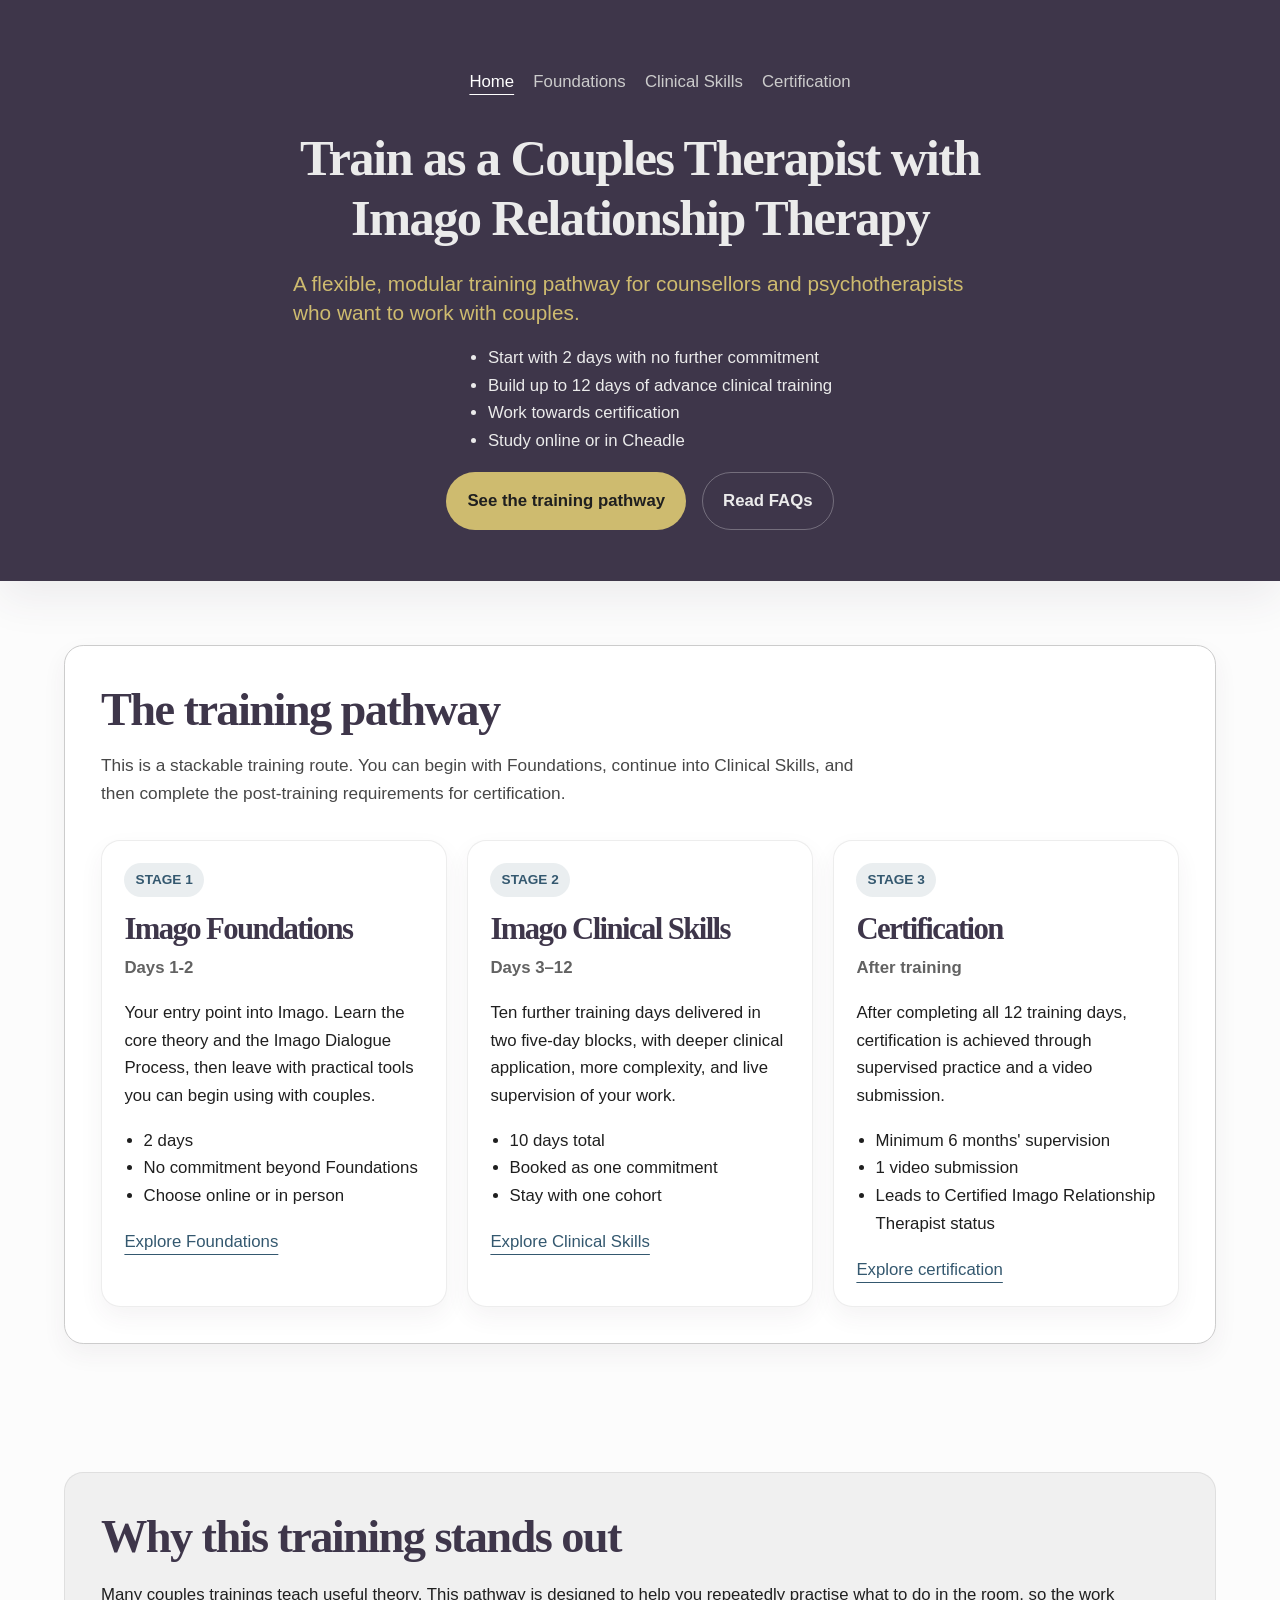
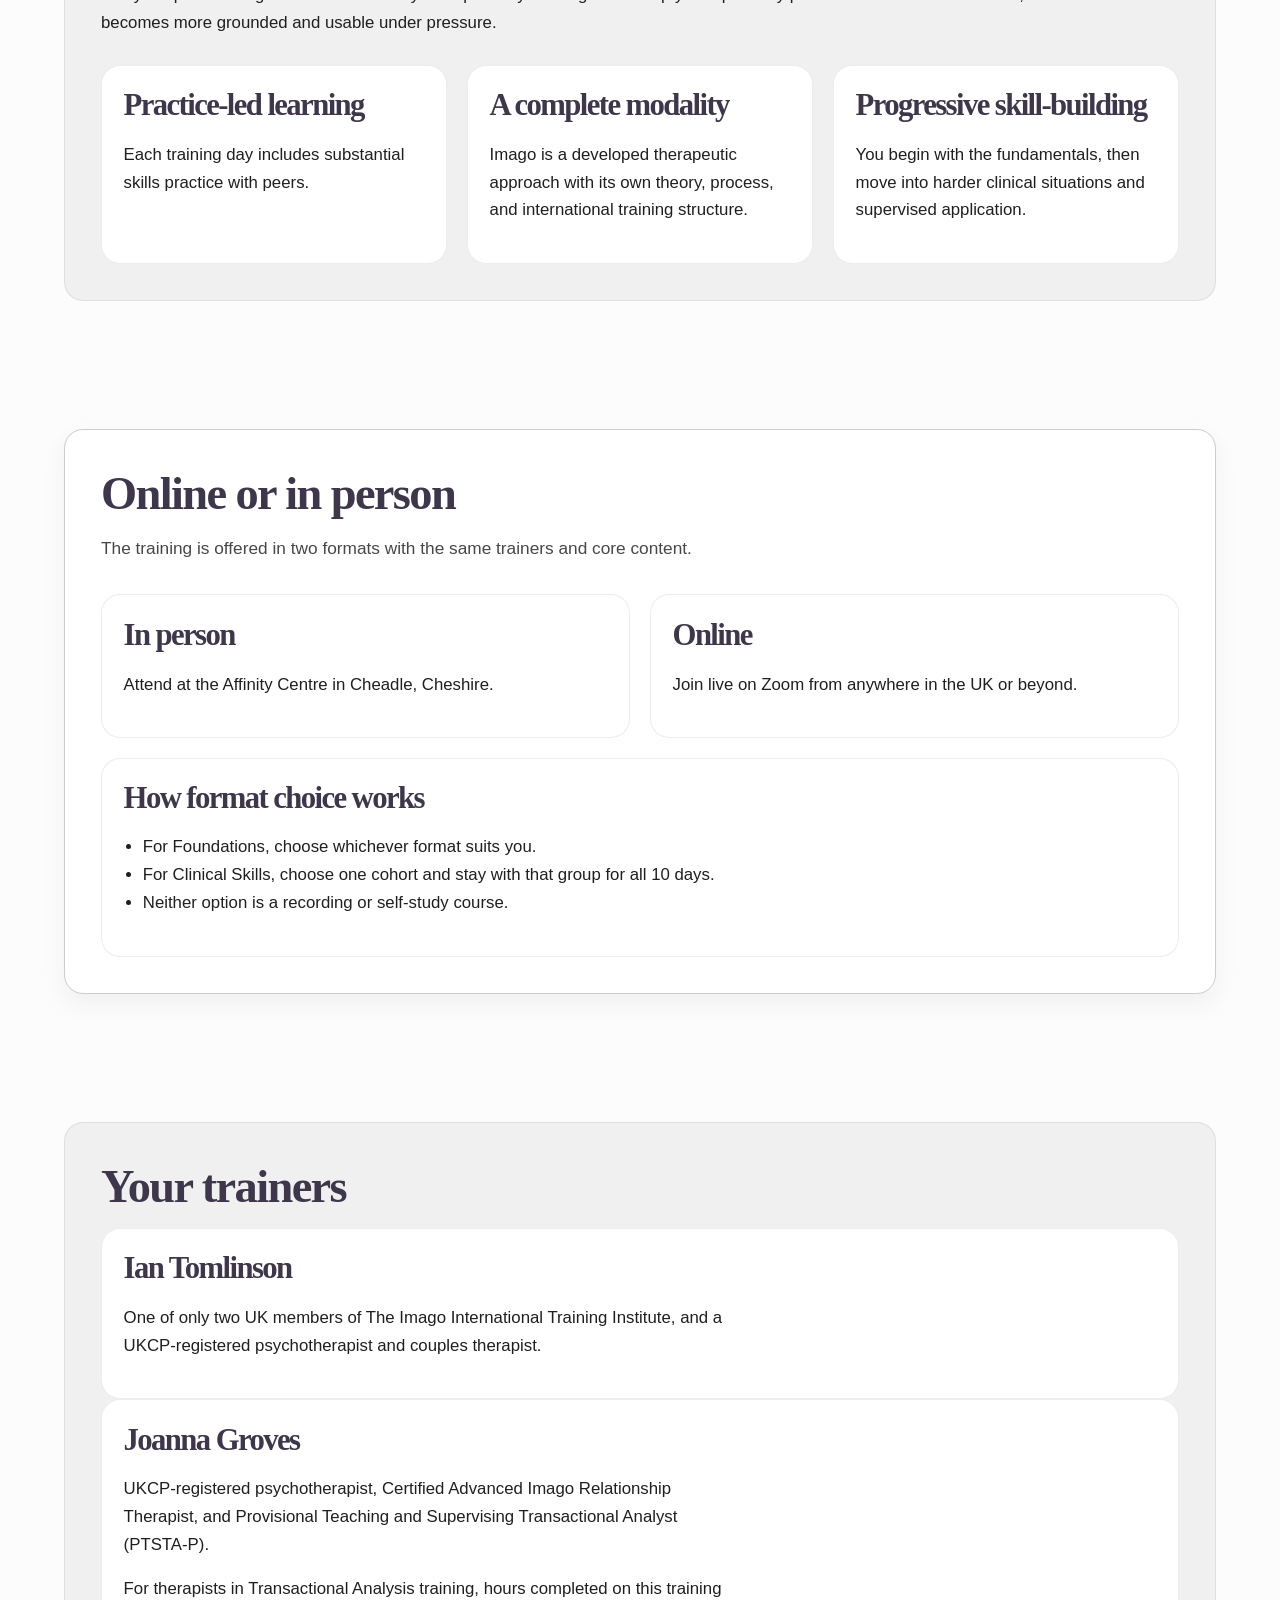
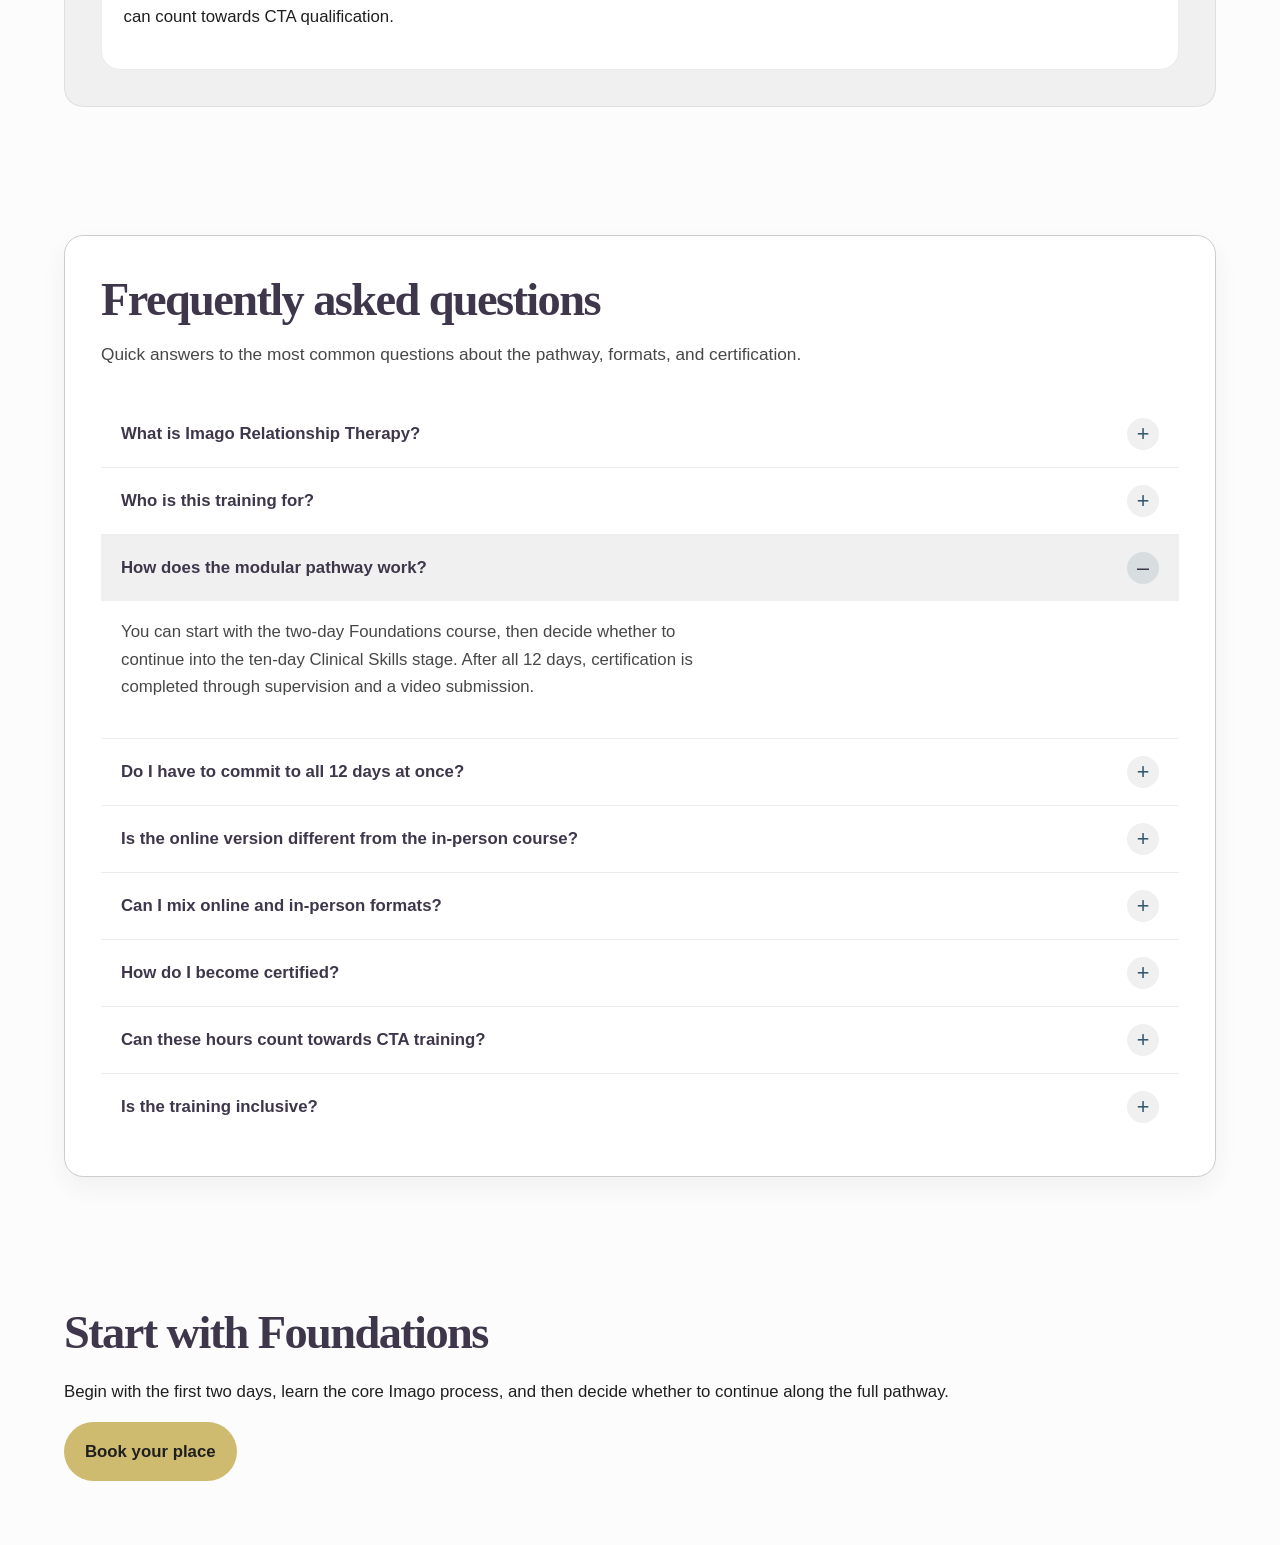
==== index.html @ caeee713 "update" ====
<!DOCTYPE html>
<html lang="en">
<head>
  <meta charset="utf-8" />
  <meta name="viewport" content="width=device-width, initial-scale=1" />
  <title>Train as a Couples Therapist with Imago Relationship Therapy</title>
  <link rel="stylesheet" href="./public/css/style.css">
  <meta
    name="description"
    content="A modular 12-day Imago Relationship Therapy training pathway for counsellors and psychotherapists, available online or in person."
  />
</head>
<body> 
  <main id="main">    
     <section class="hero">   
      <nav class="eyebrow" aria-label="Navigation for Imago Relationship Therapy training">
        <ul>          
          <li><a href="./" aria-current="page">Home</a></li>
          <li><a href="./foundations/">Foundations </a></li>
          <li><a href="./clinical-skills/">Clinical Skills</a></li>
          <li><a href="./certification/">Certification</a></li>
        </ul>
       </nav> 

      <h1>Train as a Couples Therapist with Imago Relationship Therapy</h1>
      <p class="lede">
        A flexible, modular training pathway for counsellors and psychotherapists who want to work with couples.
      </p>    

      <ul>
        <li>Start with 2 days with no further commitment</li>
        <li>Build up to 12 days of advance clinical training</li>
        <li>Work towards certification</li>
        <li>Study online or in Cheadle</li>
      </ul>

      <div class="hero-actions">
        <a href="#pathway" class="button button-primary">See the training pathway</a>
        <a href="#faq" class="button button-secondary">Read FAQs</a>      
    </div>
  </section>
  
    <section id="pathway" class="section">
      <div class="container">
         <div class="panel">
        <h2>The training pathway</h2>
        <p class="section-intro">
          This is a stackable training route. You can begin with Foundations, continue into Clinical Skills, and then complete the post-training requirements for certification.
        </p>

        <div class="pathway-grid">
          <article class="stage-card">
            <p class="stage-label">Stage 1</p>
            <h3>Imago Foundations</h3>
            <p class="stage-meta">Days 1-2</p>
            <p>
              Your entry point into Imago. Learn the core theory and the Imago Dialogue Process, then leave with practical tools you can begin using with couples.
            </p>
            <ul>
              <li>2 days</li>
              <li>No commitment beyond Foundations</li>
              <li>Choose online or in person</li>
            </ul>
            <a href="./foundations/">Explore Foundations</a>
          </article>

          <article class="stage-card">
            <p class="stage-label">Stage 2</p>
            <h3>Imago Clinical Skills</h3>
            <p class="stage-meta">Days 3–12</p>
            <p>
              Ten further training days delivered in two five-day blocks, with deeper clinical application, more complexity, and live supervision of your work.
            </p>
            <ul>
              <li>10 days total</li>
              <li>Booked as one commitment</li>
              <li>Stay with one cohort</li>
            </ul>
            <a href="./clinical-skills/">Explore Clinical Skills</a>
          </article>

          <article class="stage-card">
            <p class="stage-label">Stage 3</p>
            <h3>Certification</h3>
            <p class="stage-meta">After training</p>
            <p>
              After completing all 12 training days, certification is achieved through supervised practice and a video submission.
            </p>
            <ul>
              <li>Minimum 6 months' supervision</li>
              <li>1 video submission</li>
              <li>Leads to Certified Imago Relationship Therapist status</li>
            </ul>
            <a href="./certification/">Explore certification</a>
          </article>
        </div>
      </div>
       </div>
    </section>

    <section id="why-imago" class="section section-alt">
       <div class="panel--soft">
      <div class="container narrow">
        <h2>Why this training stands out</h2>
        <p>
          Many couples trainings teach useful theory. This pathway is designed to help you repeatedly practise what to do in the room, so the work becomes more grounded and usable under pressure.
        </p>

        <div class="feature-list">
          <article>
            <h3>Practice-led learning</h3>
            <p>Each training day includes substantial skills practice with peers.</p>
          </article>

          <article>
            <h3>A complete modality</h3>
            <p>Imago is a developed therapeutic approach with its own theory, process, and international training structure.</p>
          </article>

          <article>
            <h3>Progressive skill-building</h3>
            <p>You begin with the fundamentals, then move into harder clinical situations and supervised application.</p>
          </article>
        </div>
      </div>
      </div>
    </section>

    <section id="formats" class="section">
      <div class="container">
        <div class="panel">
        <h2>Online or in person</h2>
        <p class="section-intro">
          The training is offered in two formats with the same trainers and core content.
        </p>

        <div class="format-grid">
          <article class="info-card">
            <h3>In person</h3>
            <p>Attend at the Affinity Centre in Cheadle, Cheshire.</p>
          </article>

          <article class="info-card">
            <h3>Online</h3>
            <p>Join live on Zoom from anywhere in the UK or beyond.</p>
          </article>
        </div>

        <div class="rules-card">
          <h3>How format choice works</h3>
          <ul>
            <li>For Foundations, choose whichever format suits you.</li>
            <li>For Clinical Skills, choose one cohort and stay with that group for all 10 days.</li>
            <li>Neither option is a recording or self-study course.</li>
          </ul>
        </div>
        </div>
      </div>
    </section>

    <section id="trainers" class="section section-alt">
      <div class="container narrow">
         <div class="panel--soft">
        <h2>Your trainers</h2>

        <article class="trainer">
          <h3>Ian Tomlinson</h3>
          <p>
            One of only two UK members of The Imago International Training Institute, and a UKCP-registered psychotherapist and couples therapist.
          </p>
        </article>

        <article class="trainer">
          <h3>Joanna Groves</h3>
          <p>
            UKCP-registered psychotherapist, Certified Advanced Imago Relationship Therapist, and Provisional Teaching and Supervising Transactional Analyst (PTSTA-P).
          </p>
          <p>
            For therapists in Transactional Analysis training, hours completed on this training can count towards CTA qualification.
          </p>
        </article>
      </div>
      </div>
    </section>

    <section id="faq" class="section">
      <div class="container">
          <div class="panel">
        <h2>Frequently asked questions</h2>
        <p class="section-intro">
          Quick answers to the most common questions about the pathway, formats, and certification.
        </p>

         <div class="faq-list">
          <details name="training-faq">
            <summary>What is Imago Relationship Therapy?</summary>
            <div class="faq-panel">
              <p>
                Imago Relationship Therapy is a structured therapeutic approach developed specifically for working with couples. Created by Harville Hendrix and Helen LaKelly Hunt in 1980, it combines relational theory with a practical dialogue process that therapists can learn and apply directly in sessions. It is practised by thousands of therapists in nearly 50 countries.
              </p>
            </div>
          </details>

        <div class="faq-list">
          <details name="training-faq">
            <summary>Who is this training for?</summary>
            <div class="faq-panel">
              <p>
                It is designed for qualified or training counsellors and psychotherapists who want to specialise in couples work. You do not need prior couples experience to begin.
              </p>
            </div>
          </details>

          <details name="training-faq" open>
            <summary>How does the modular pathway work?</summary>
            <div class="faq-panel">
              <p>
                You can start with the two-day Foundations course, then decide whether to continue into the ten-day Clinical Skills stage. After all 12 days, certification is completed through supervision and a video submission.
              </p>
            </div>
          </details>

          <details name="training-faq">
            <summary>Do I have to commit to all 12 days at once?</summary>
            <div class="faq-panel">
              <p>
                No. You can begin with Foundations first. Clinical Skills is booked as one commitment, but that decision comes after the introductory stage.
              </p>
            </div>
          </details>

          <details name="training-faq">
            <summary>Is the online version different from the in-person course?</summary>
            <div class="faq-panel">
              <p>
                The online version is live and interactive on Zoom. It is not a recording or self-study course, and it follows the same training pathway.
              </p>
            </div>
          </details>

          <details name="training-faq">
            <summary>Can I mix online and in-person formats?</summary>
            <div class="faq-panel">
              <p>
                You can choose either format for Foundations. For Clinical Skills, you stay with one cohort for the full ten days.
              </p>
            </div>
          </details>

          <details name="training-faq">
            <summary>How do I become certified?</summary>
            <div class="faq-panel">
              <p>
                Certification follows successful completion of all 12 training days, at least six months of supervision, and one video submission.
              </p>
            </div>
          </details>

          <details name="training-faq">
            <summary>Can these hours count towards CTA training?</summary>
            <div class="faq-panel">
              <p>
                Yes. Because Joanna Groves holds PTSTA status, training hours can count towards CTA qualification.
              </p>
            </div>
          </details>

          <details name="training-faq">
            <summary>Is the training inclusive?</summary>
            <div class="faq-panel">
              <p>
                The training is designed to welcome different identities, backgrounds, and learning needs, and intersectionality is embedded throughout the course content.
              </p>
            </div>
          </details>
        </div>
        </div>
      </div>
    </section>

    <section id="contact-cta" class="section section-cta">
      <div class="container narrow">
        <h2>Start with Foundations</h2>
        <p>
          Begin with the first two days, learn the core Imago process, and then decide whether to continue along the full pathway.
        </p>
        <a href="/contact-us/" class="button button-primary">Book your place</a>
      </div>
    </section>
  </main>
</body>
</html>
---- public/css/style.css ----
:root {
      --text: hsl(0, 0%, 12%);
      --text-inverse: hsl(0, 0%, 92%);
      --background: #fcfcfc;
      --brand: hsl(264, 16%, 25%);
      --accent: hsl(203, 36%, 32%);
      --secondary: hsl(48, 49%, 62%);
      --shade-1: hsl(0, 0%, 80%);
      --shade: hsl(0, 0%, 94%);

      --radius: 1.2rem;

      --font-heading: "DM Serif Display", Georgia, serif;
      --font-body: "Karla", Arial, sans-serif;

      --shadow-soft: 0 18px 40px hsla(264, 16%, 25%, 0.08);
      --shadow-card: 0 10px 24px hsla(264, 16%, 25%, 0.06);

      --container: 72rem;
      --container-narrow: 50rem;

      --space-1: 0.25rem;
      --space-2: 0.5rem;
      --space-3: 0.75rem;
      --space-4: 1rem;
      --space-5: 1.25rem;
      --space-6: 1.5rem;
      --space-8: 2rem;
      --space-10: 2.5rem;
      --space-12: 3rem;
      --space-16: 4rem;
      --space-20: 5rem;
    }

    * {
      box-sizing: border-box;
    }

    html {
      scroll-behavior: smooth;
    }

    body {
      margin: 0;
      font-family: var(--font-body);
      font-size: 1.05rem;
      line-height: 1.65;
      color: var(--text);
      background: var(--background);
    }

    img {
      max-width: 100%;
      display: block;
    }

    .hero li a{
        color: white;
    }

    a {
      color: var(--accent);
      text-underline-offset: 0.4em;
    }

    a:hover {
      color: var(--brand);
    }

      
    .container--narrow {
      width: min(100% - 2rem, var(--container-narrow));
      margin-inline: auto;
    }

    .site-header {
      padding: clamp(3rem, 6vw, 6rem) 0 2rem;
    }

    .hero {
      background: var(--brand);
      color: var(--text-inverse);     
      padding: clamp(2rem, 4vw, 4rem);
      box-shadow: var(--shadow-soft);
      position: relative;
      overflow: hidden;
      display: grid;
      justify-items: center;
   
    }   
   

    h1, h2, h3 {
      margin: 0;
      font-family: var(--font-heading);
      line-height: 1.2;     
      color: var(--brand);
      letter-spacing: -0.1rem;
    }

    .hero h1 {
      color: var(--text-inverse);
      font-size: clamp(2.8rem, 2.7vw + 1rem, 4rem);
      max-width: 30ch;
      margin-bottom: var(--space-5);
      text-align: center;
    }

    .hero .lede {
      font-size: clamp(1.05rem, 1.8vw, 1.3rem); 
      color: var(--secondary);      
      font-weight: 500;
      margin: 0;
      max-width: 60ch;
      line-height: 1.4;
    }

    .hero-points {
      list-style: none;
      display: grid;
      grid-template-columns: repeat(2, minmax(0, 1fr));
      gap: 0.85rem;
      padding: 0;
      margin: 0 0 var(--space-8);
      max-width: 42rem;
    }

    .hero-points li {
      background: hsla(0, 0%, 100%, 0.08);
      border: 1px solid hsla(0, 0%, 100%, 0.14);
      border-radius: 999px;
      padding: 0.8rem 1rem;
      font-weight: 600;
    }

    .eyebrow ul{
      display: flex; 
      flex-wrap: wrap;
      margin-bottom: 2rem ;    
    }

    .eyebrow li {       
     
      list-style-type: none;  
      color: var(--shade-1);  
    }

    .eyebrow li a { 
      color:var(--shade-1); 
      text-decoration: none;
      padding: .6rem;  
    }

    .eyebrow li a:hover:not([aria-current="page"]) { 
      color:#fff; 
      text-decoration: none;      
    }
    

   .eyebrow [aria-current="page"] {    
    text-decoration: underline;
    color: #fff;    
}
   

    .hero-actions {
      display: flex;
      flex-wrap: wrap;
      gap: 1rem;
    }

    .button {
      display: inline-flex;
      align-items: center;
      justify-content: center;
      min-height: 2.9rem;
      padding: 0.9rem 1.25rem;
      border-radius: 999px;
      text-decoration: none;
      font-weight: 700;
      transition: transform 180ms ease, background-color 180ms ease, color 180ms ease, border-color 180ms ease;
    }

    .button:hover {
      transform: translateY(-1px);
    }

    .button-primary {
      background: var(--secondary);
      color: var(--text);
      border: 1px solid transparent;
    }

    .button-primary:hover {
      background: hsl(48, 49%, 58%);
      color: var(--text);
    }

    .button-secondary {
      background: transparent;
      color: var(--text-inverse);
      border: 1px solid hsla(0, 0%, 100%, 0.28);
    }

    .button-secondary2 {
      background: transparent;
      color: var(--text);
      border: 1px solid var(--accent);
    }

    .button-secondary:hover {
      background: hsla(0, 0%, 100%, 0.08);
      color: var(--text-inverse);
    }

    section:not(.hero) {
      padding: clamp(2.5rem, 5vw, 5rem) 0;
      width: min(100% - 2rem, var(--container));
      margin-inline: auto;
    }

    .panel {
      background: white;
      border: 1px solid var(--shade-1);
      border-radius: var(--radius);
      box-shadow: var(--shadow-card);
      padding: clamp(1.5rem, 3vw, 2.25rem);
    }

    .panel--soft {
      background: var(--shade);
      border: 1px solid hsla(0, 0%, 12%, 0.08);
      border-radius: var(--radius);
      padding: clamp(1.5rem, 3vw, 2.25rem);
    }

    h2 {
      font-size: clamp(2.2rem, 3vw + .5rem, 3rem);
      margin-bottom: 0.8rem;
    }

    h3 {
      font-size: clamp(1.45rem, 2.4vw, 2rem);
      margin-bottom: 0.4rem;
    }

    .section-intro {
      max-width: 48rem;
      margin: 0 0 2rem;
      font-size: 1.08rem;
      color: hsla(0, 0%, 12%, 0.82);
    }

    .pathway-grid,
    .feature-list,
    .format-grid {
      display: grid;
      gap: 1.25rem;
    }

    .pathway-grid {
      grid-template-columns: repeat(3, minmax(0, 1fr));
      align-items: start;
    }

    .stage-card {
      height: 100%;
      background: white;
      border: 1px solid hsla(0, 0%, 12%, 0.08);
      border-radius: var(--radius);
      padding: 1.4rem;
      box-shadow: var(--shadow-card);
    }

    .stage-label {
      display: inline-block;
      margin: 0 0 0.9rem;
      padding: 0.35rem 0.7rem;
      border-radius: 999px;
      background: hsla(203, 36%, 32%, 0.1);
      color: var(--accent);
      font-size: 0.85rem;
      font-weight: 700;      
      text-transform: uppercase;
    }

    .stage-meta {
      margin: 0 0 1rem;
      color: hsla(0, 0%, 12%, 0.7);
      font-weight: 700;
    }

    .stage-card p,
    .stage-card li,
    .info-card p,
    .trainer p,
    .faq-panel p {
      max-width: 65ch;
    }

    .stage-card ul,
    .rules-card ul {
      margin: 1rem 0 1.15rem;
      padding-left: 1.2rem;
    }


    .feature-list {
      grid-template-columns: repeat(3, minmax(0, 1fr));
      margin-top: 1.75rem;
    }

    .feature-list article,
    .info-card,
    .trainer,
    .rules-card {
      background: white;
      border: 1px solid hsla(0, 0%, 12%, 0.08);
      border-radius: var(--radius);
      padding: 1.35rem;
    }

    .feature-list h3,
    .info-card h3,
    .rules-card h3,
    .trainer h3 {
      margin-bottom: 0.55rem;
    }

    .format-grid {
      grid-template-columns: repeat(2, minmax(0, 1fr));
      margin-bottom: 1.25rem;
    }

    .faq-wrap {
      background: white;
      border: 1px solid hsla(0, 0%, 12%, 0.08);
      border-radius: var(--radius);
      box-shadow: var(--shadow-card);
      overflow: hidden;
    }

    .faq-list {
      display: grid;
      gap: 0;
    }

    .faq-list details {
      border-bottom: 1px solid hsla(0, 0%, 12%, 0.08);
      background: white;
    }

    .faq-list details:last-child {
      border-bottom: 0;
    }

    .faq-list summary {
      list-style: none;
      cursor: pointer;
      position: relative;
      padding: 1.2rem 3.75rem 1.2rem 1.25rem;
      font-weight: 700;
      font-size: 1.05rem;
      color: var(--brand);
    }

    .faq-list summary::-webkit-details-marker {
      display: none;
    }

    .faq-list summary::after {
      content: "+";
      position: absolute;
      right: 1.25rem;
      top: 50%;
      transform: translateY(-50%);
      width: 2rem;
      height: 2rem;
      border-radius: 50%;
      display: grid;
      place-items: center;
      background: var(--shade);
      color: var(--accent);
      font-size: 1.35rem;
      line-height: 1;
      font-weight: 400;
      transition: transform 180ms ease, background-color 180ms ease, color 180ms ease;
    }

    .faq-list details[open] summary {
      background: var(--shade);
    }

    .faq-list details[open] summary::after {
      content: "–";
      background: hsla(203, 36%, 32%, 0.12);
      color: var(--brand);
    }

    .faq-panel {
      padding: 0 1.25rem 1.25rem;
      color: hsla(0, 0%, 12%, 0.82);
    }

    .cta-panel {
      background: var(--shade);
      border: 1px solid hsla(0, 0%, 12%, 0.08);
      border-radius: var(--radius);
      padding: clamp(1.75rem, 3vw, 2.5rem);
    }

    .cta-panel p {
      max-width: 42rem;
      margin: 0 0 1.4rem;
    }

    .small-note {
      font-size: 0.95rem;
      color: hsla(0, 0%, 12%, 0.7);
    }

    :focus-visible {
      outline: 3px solid var(--secondary);
      outline-offset: 3px;
    }

    @media (max-width: 900px) {
      .pathway-grid,
      .feature-list,
      .format-grid {
        grid-template-columns: 1fr;
      }

      .hero-points {
        grid-template-columns: 1fr;
      }

      .hero h1 {
        max-width: 14ch;
      }
    }

    @media (max-width: 640px) {
      body {
        font-size: 1rem;
      }     

     .hero {
        padding: 1.5rem;
       
      }

      .faq-list summary {
        padding-right: 3.2rem;
      }

      .button {
        width: 100%;
      }

      .hero-actions {
        flex-direction: column;
      }
    }
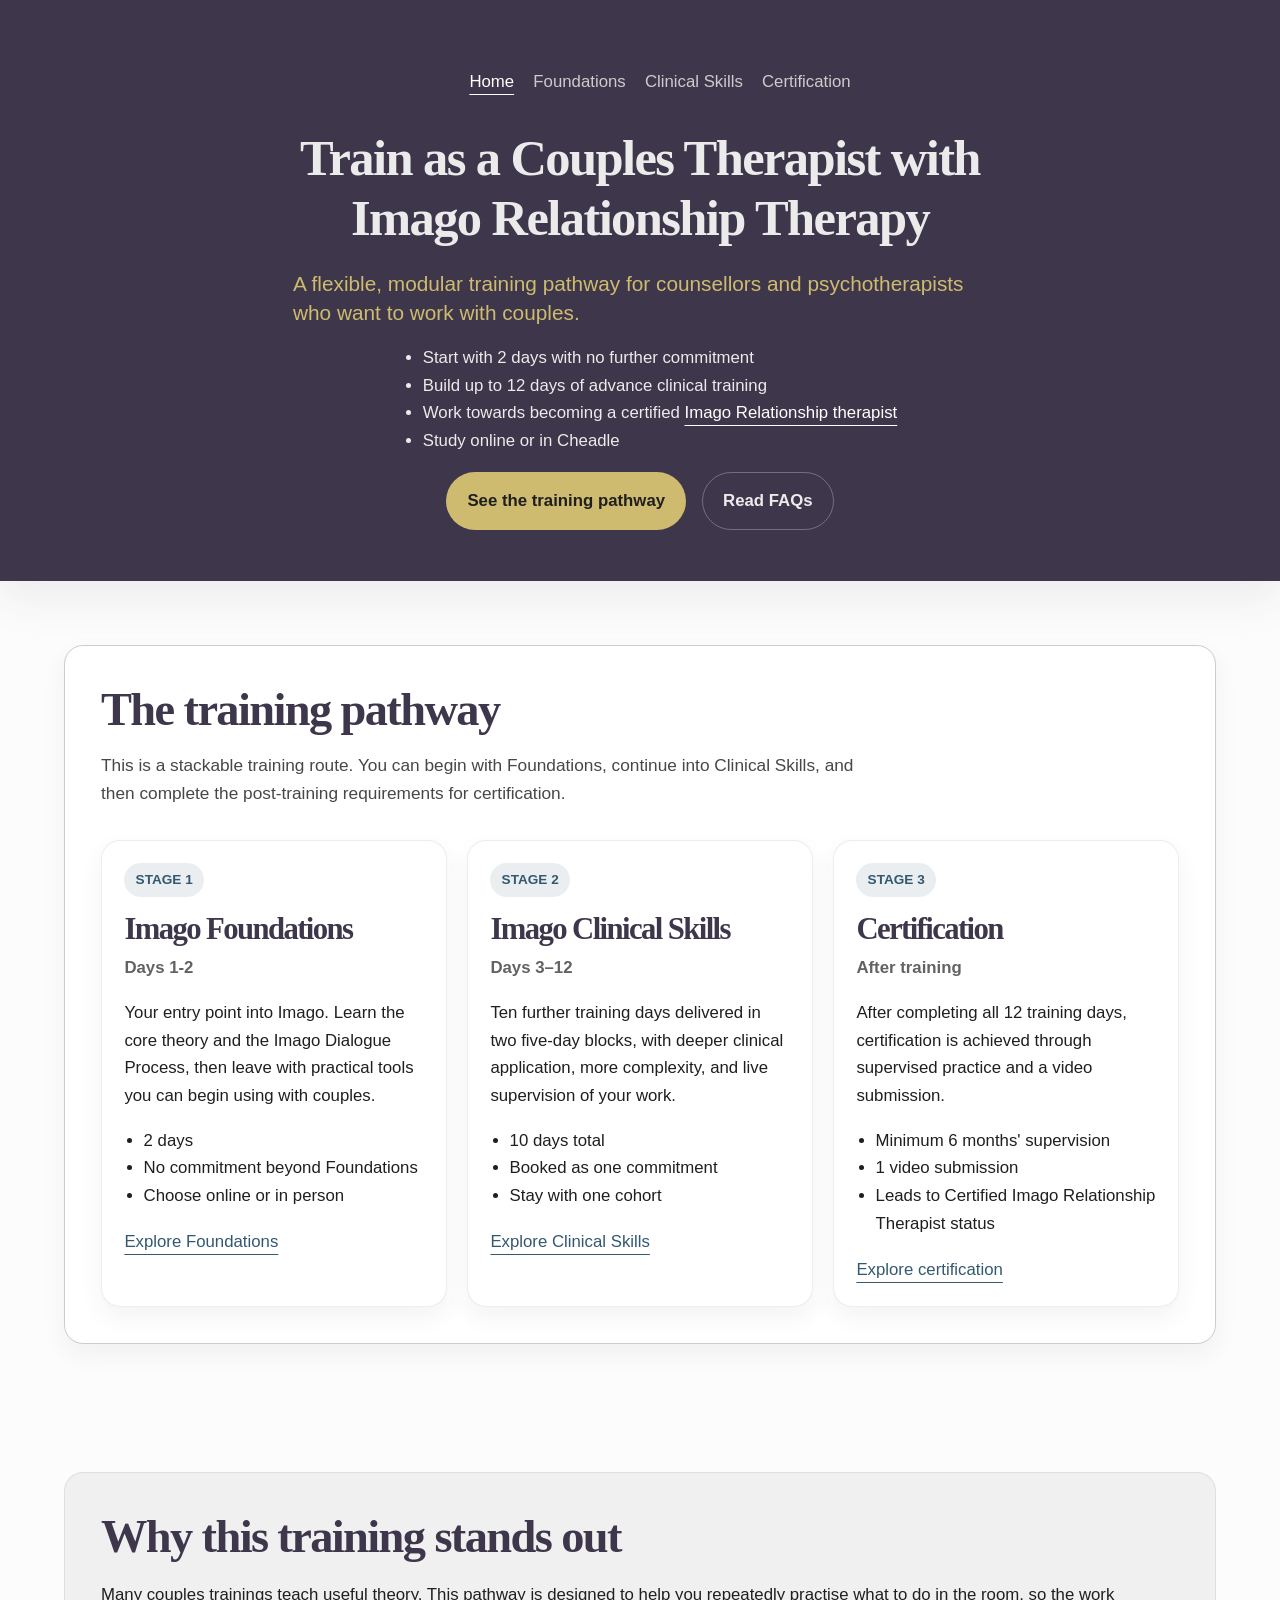
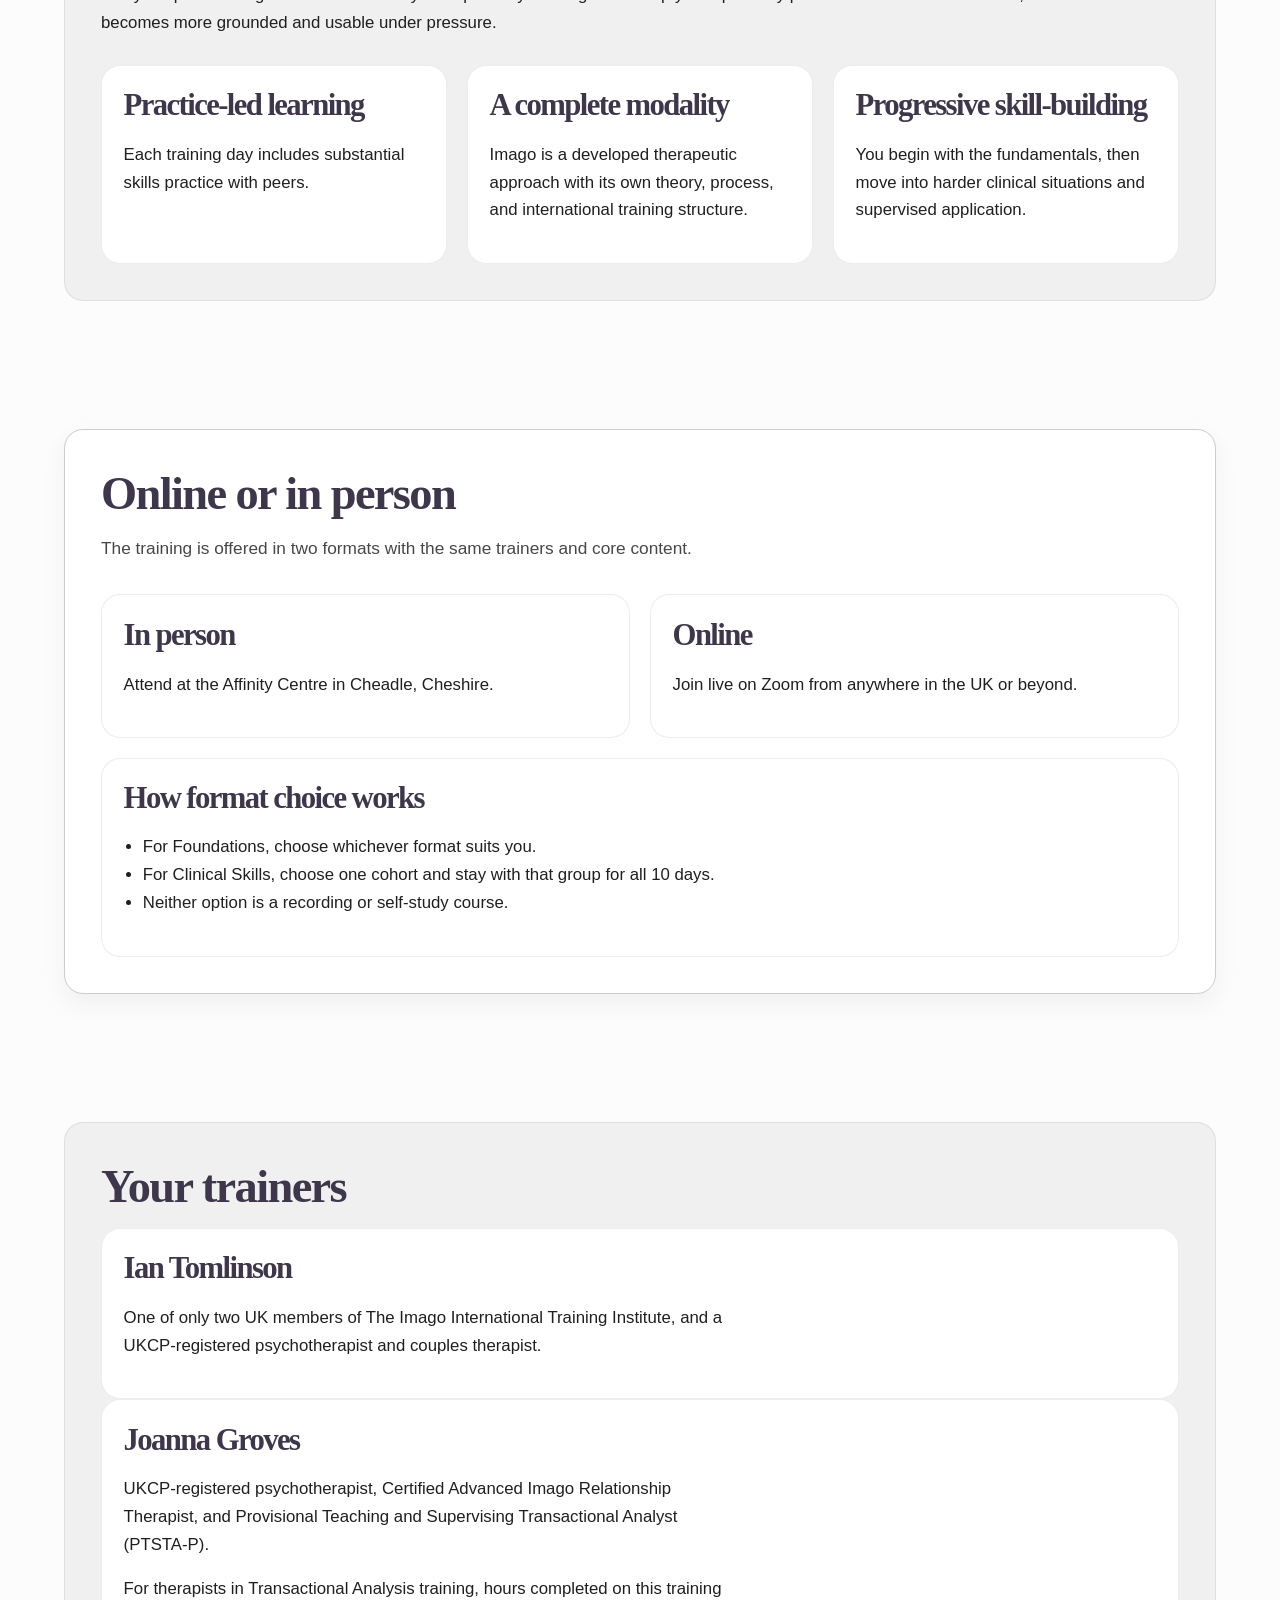
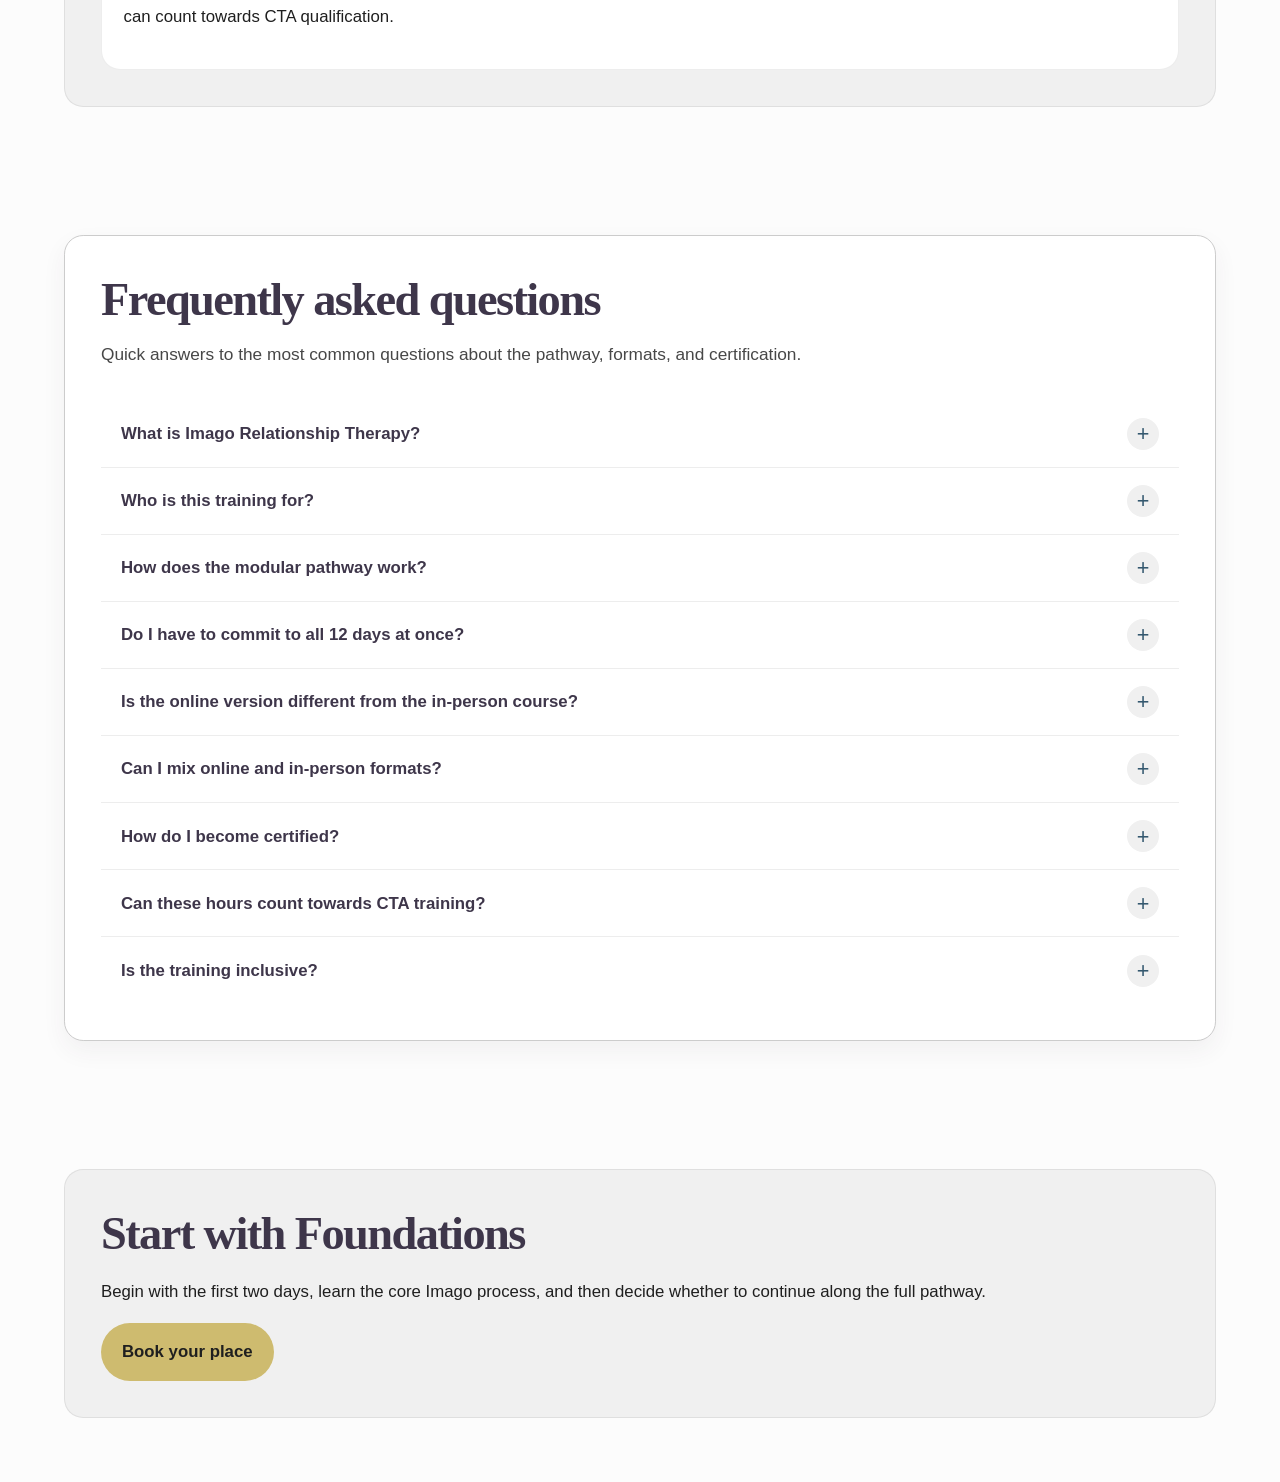
==== commit eca5d591: "highlight Imago faq when linked" ====
--- a/index.html
+++ b/index.html
@@ -30,7 +30,7 @@
       <ul>
         <li>Start with 2 days with no further commitment</li>
         <li>Build up to 12 days of advance clinical training</li>
-        <li>Work towards certification</li>
+        <li>Work towards becoming a certified <a href="#imago">Imago Relationship therapist</a></li>
         <li>Study online or in Cheadle</li>
       </ul>
 
@@ -192,9 +192,9 @@
         </p>
 
          <div class="faq-list">
-          <details name="training-faq">
-            <summary>What is Imago Relationship Therapy?</summary>
-            <div class="faq-panel">
+          <details name="training-faq" >
+            <summary >What is Imago Relationship Therapy?</summary>
+            <div class="faq-panel" id="imago" style="scroll-margin-top: 7rem;">
               <p>
                 Imago Relationship Therapy is a structured therapeutic approach developed specifically for working with couples. Created by Harville Hendrix and Helen LaKelly Hunt in 1980, it combines relational theory with a practical dialogue process that therapists can learn and apply directly in sessions. It is practised by thousands of therapists in nearly 50 countries.
               </p>
@@ -211,7 +211,7 @@
             </div>
           </details>
 
-          <details name="training-faq" open>
+          <details name="training-faq">
             <summary>How does the modular pathway work?</summary>
             <div class="faq-panel">
               <p>
@@ -280,12 +280,14 @@
 
     <section id="contact-cta" class="section section-cta">
       <div class="container narrow">
+        <div class="panel--soft">
         <h2>Start with Foundations</h2>
         <p>
           Begin with the first two days, learn the core Imago process, and then decide whether to continue along the full pathway.
         </p>
         <a href="/contact-us/" class="button button-primary">Book your place</a>
       </div>
+      </div>
     </section>
   </main>
 </body>
--- a/public/css/style.css
+++ b/public/css/style.css
@@ -162,6 +162,11 @@
     color: #fff;    
 }
    
+
+ details:has(#imago:target) summary {
+  background-color: var(--brand);
+  color: white;
+}
 
     .hero-actions {
       display: flex;
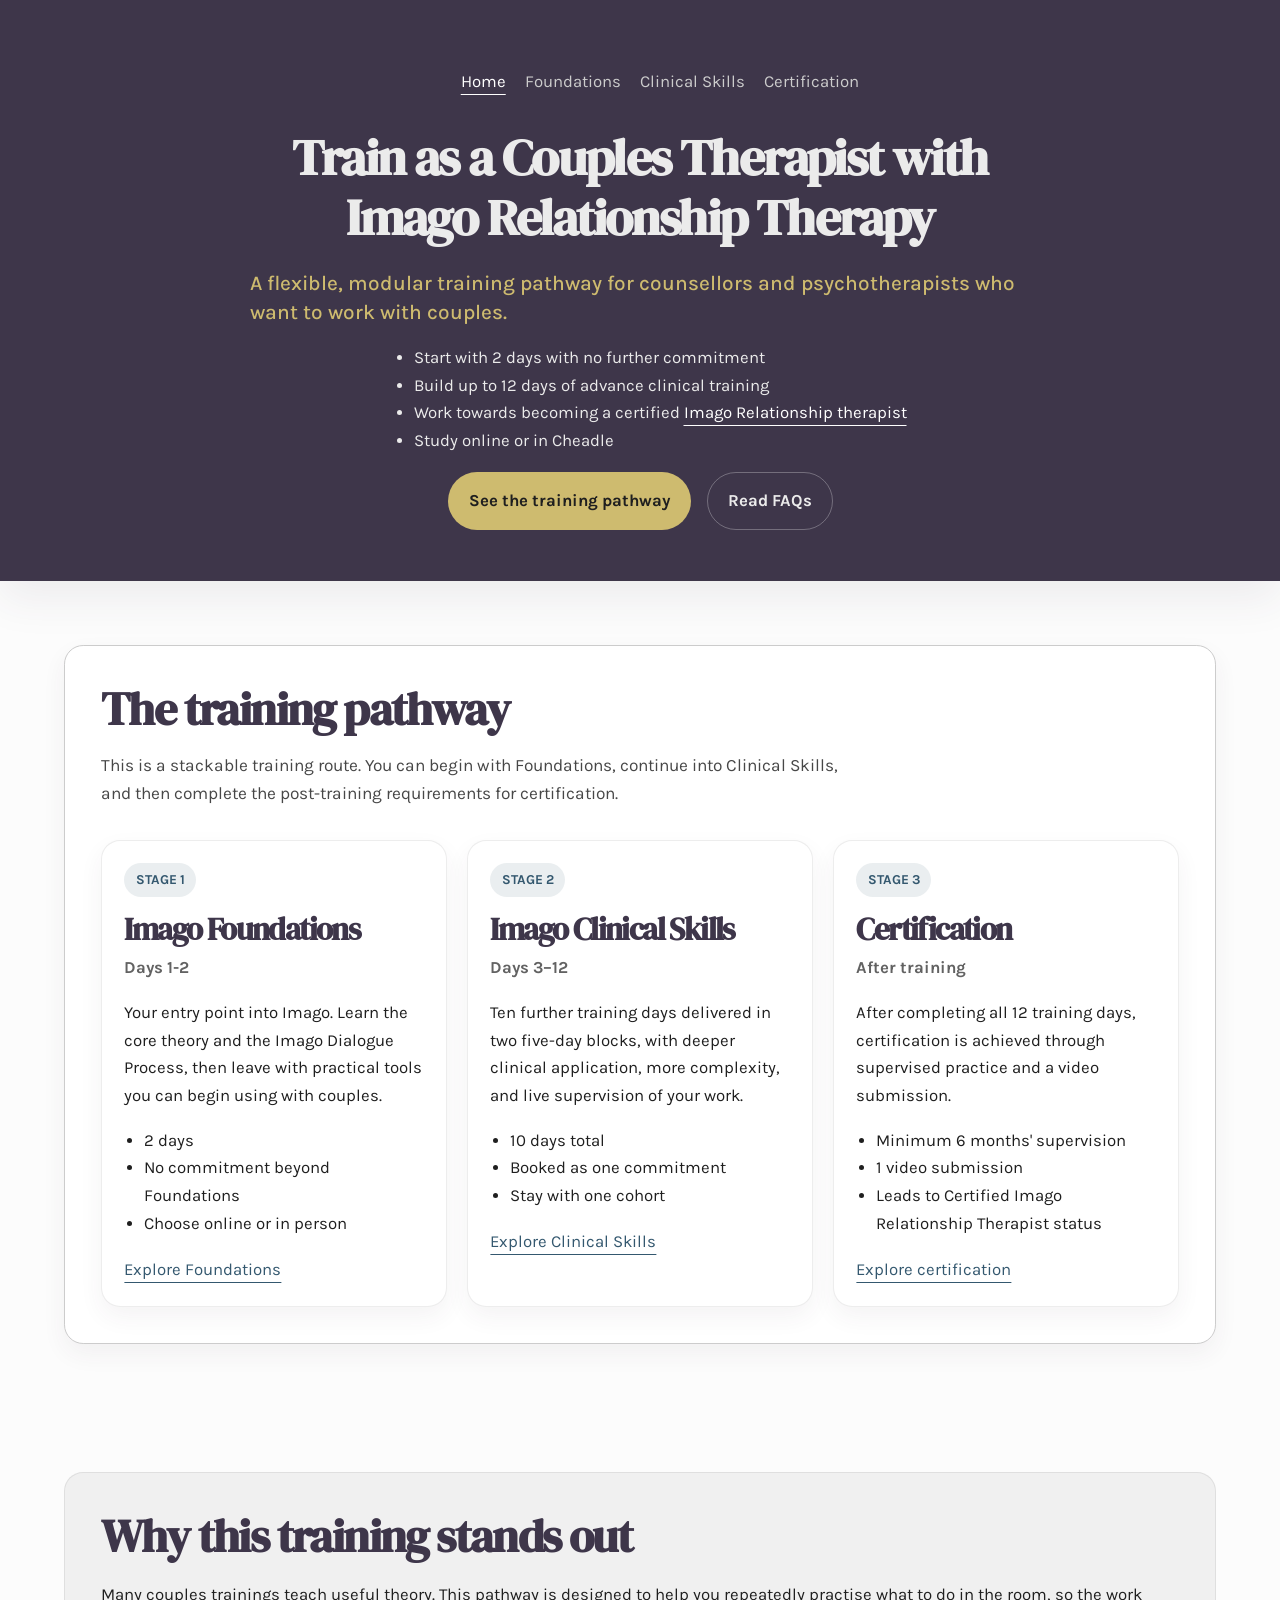
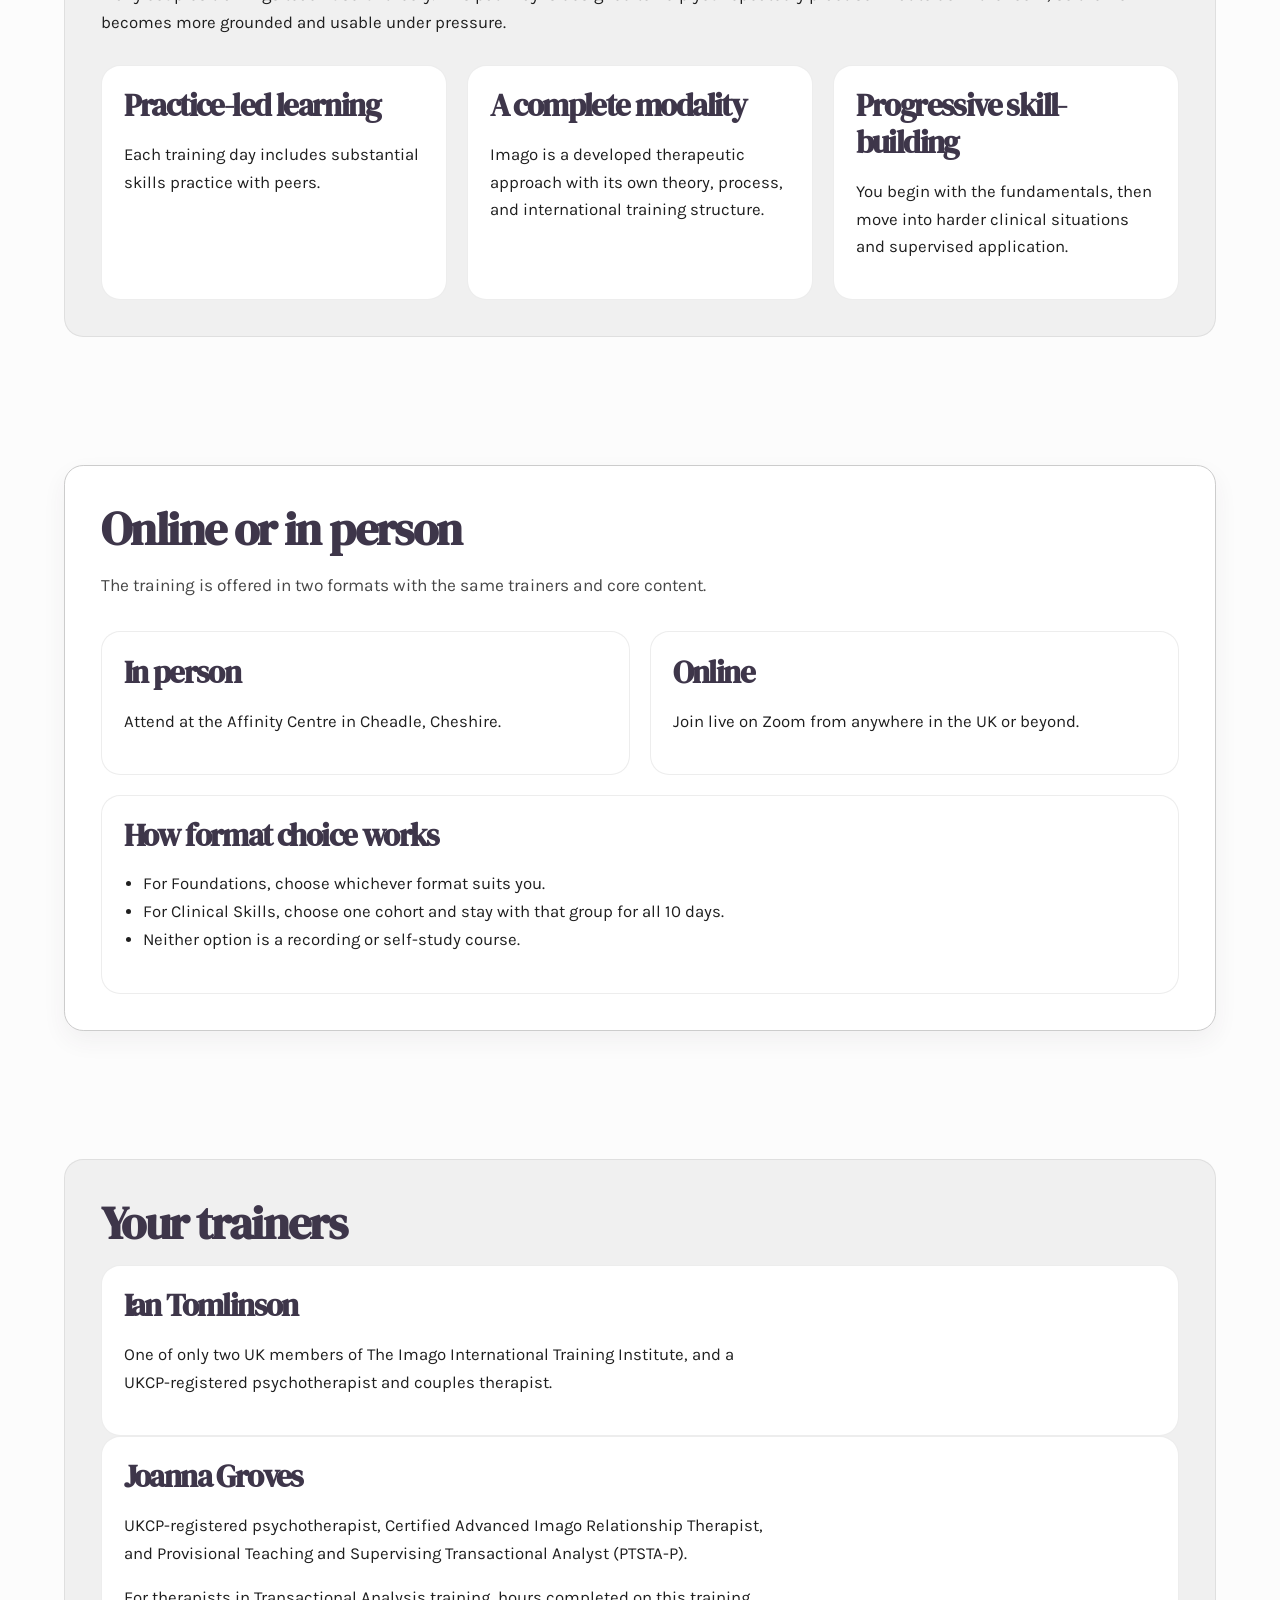
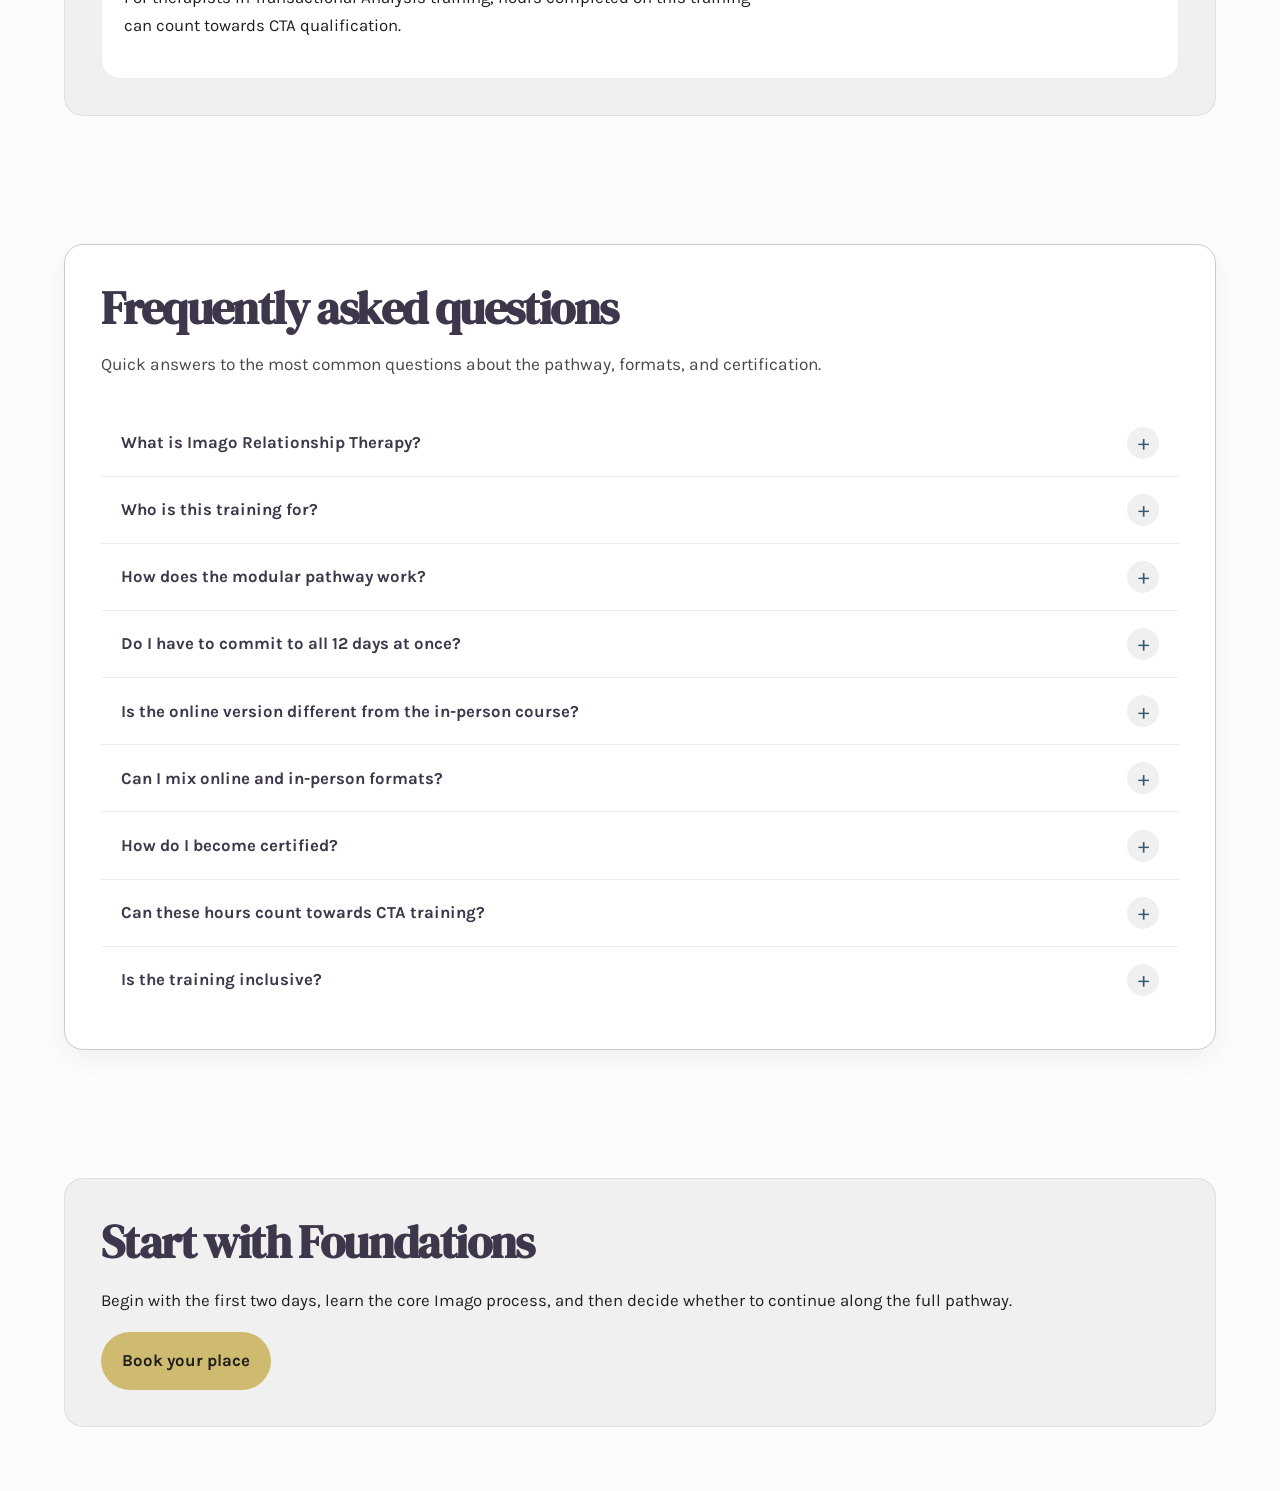
==== commit 513c0d3b: "font issue" ====
--- a/index.html
+++ b/index.html
@@ -5,6 +5,10 @@
   <meta name="viewport" content="width=device-width, initial-scale=1" />
   <title>Train as a Couples Therapist with Imago Relationship Therapy</title>
   <link rel="stylesheet" href="./public/css/style.css">
+  <link rel="preconnect" href="https://fonts.googleapis.com">
+  <link rel="preconnect" href="https://fonts.gstatic.com" crossorigin>
+  <link href="https://fonts.googleapis.com/css2?family=DM+Serif+Display:ital@0;1&family=Karla:wght@400;500;600;700&display=swap" rel="stylesheet">
+  
   <meta
     name="description"
     content="A modular 12-day Imago Relationship Therapy training pathway for counsellors and psychotherapists, available online or in person."
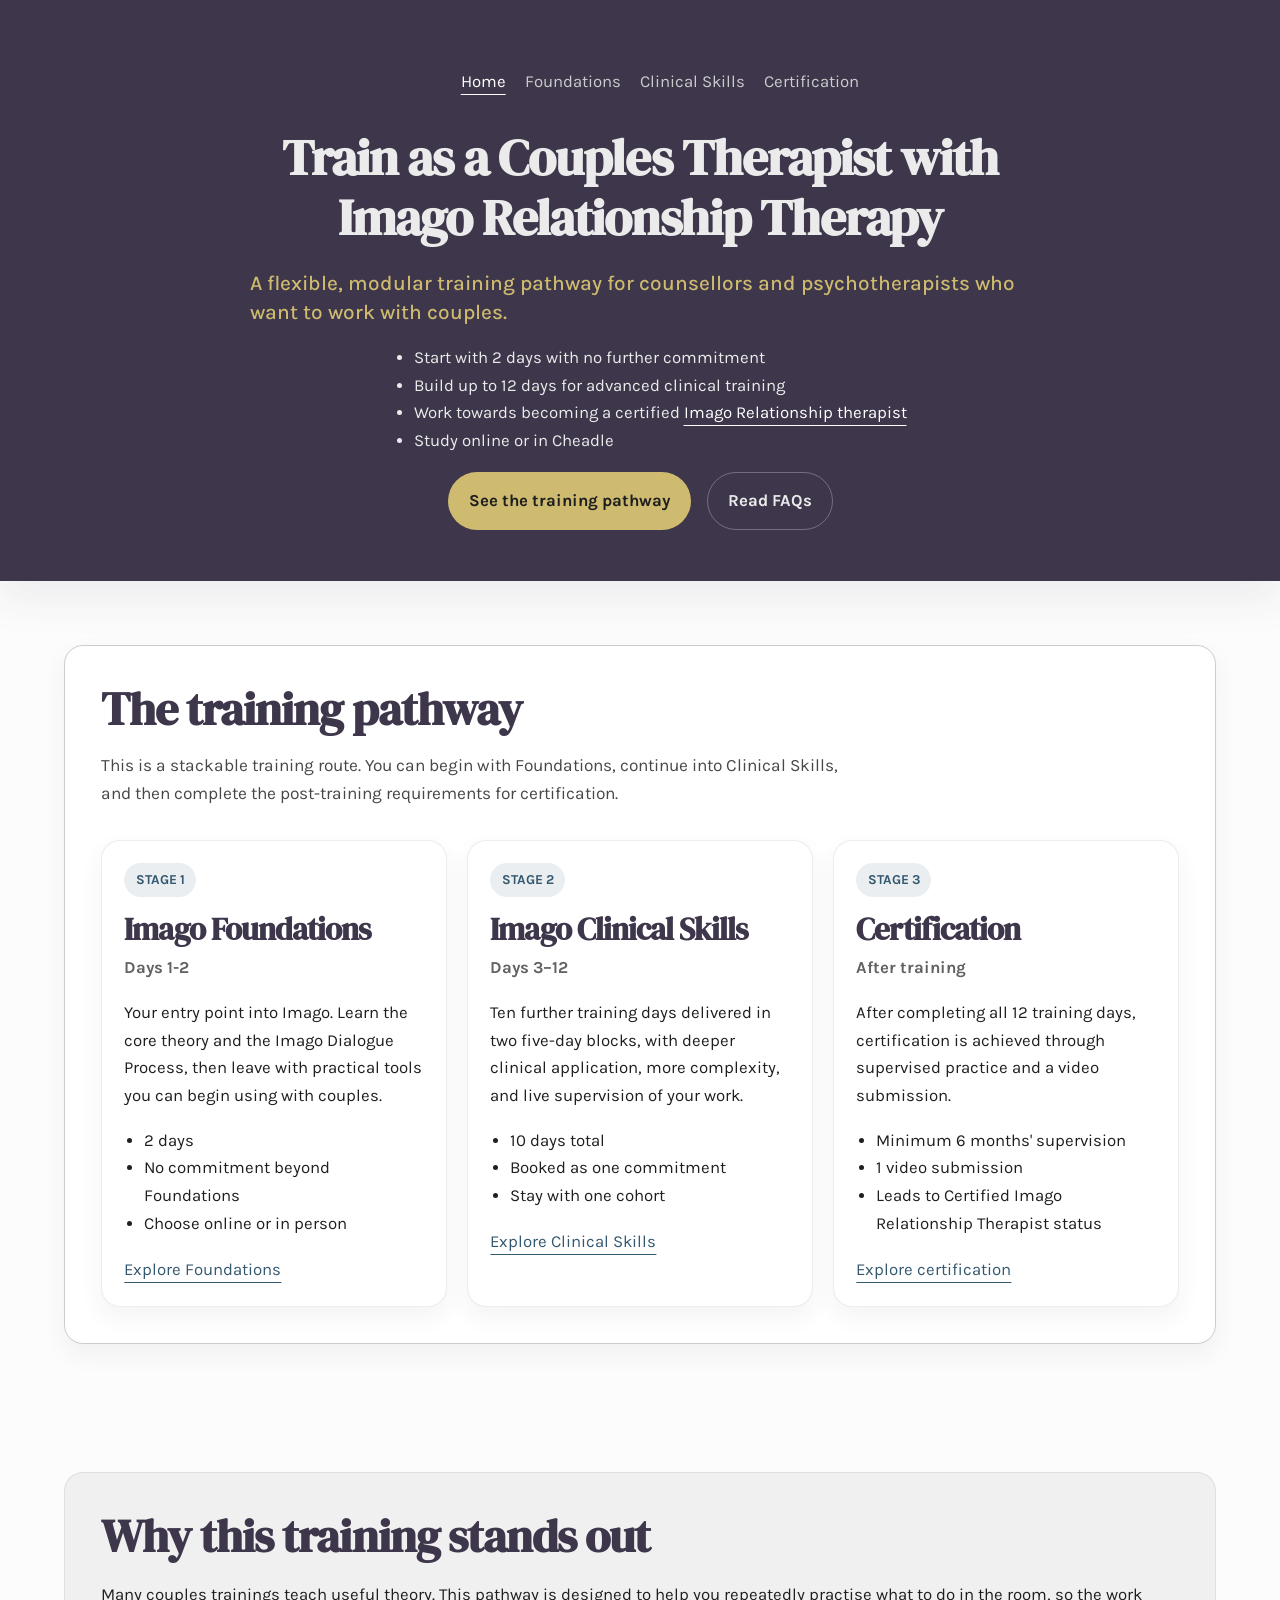
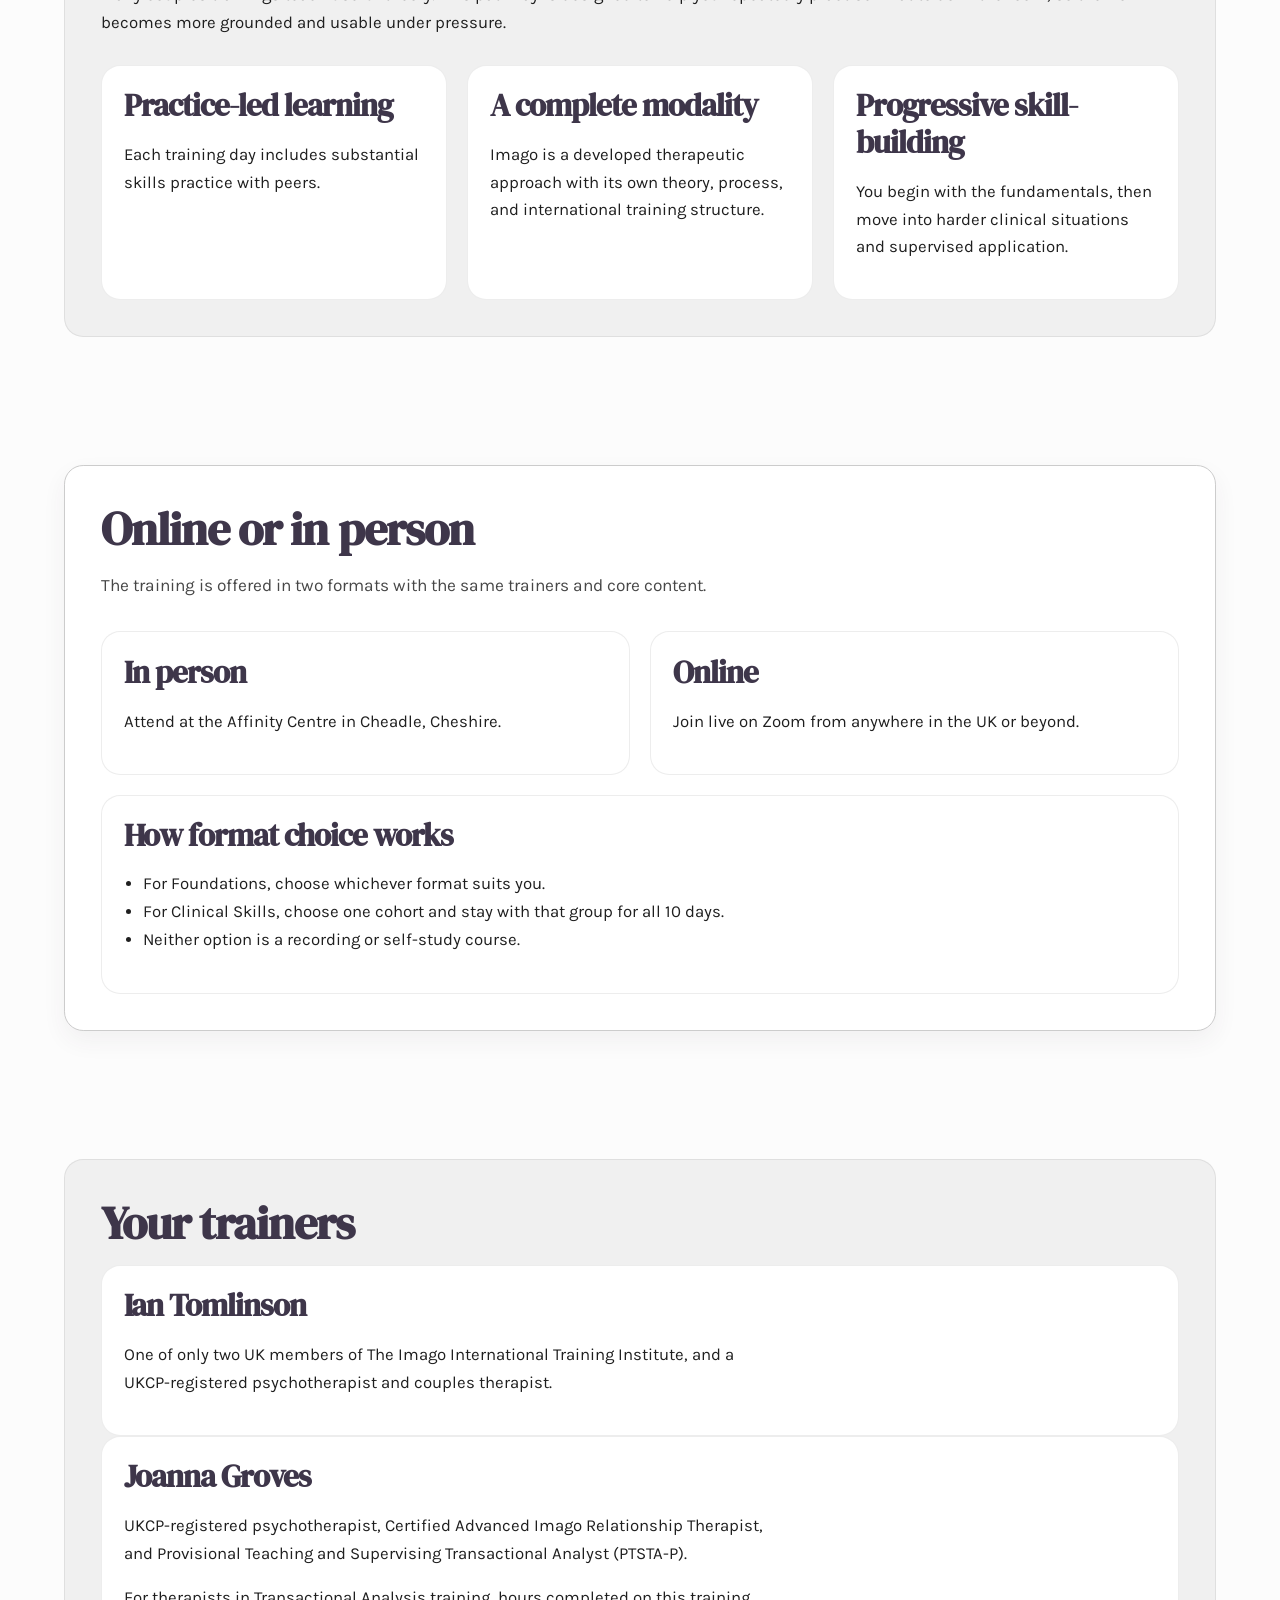
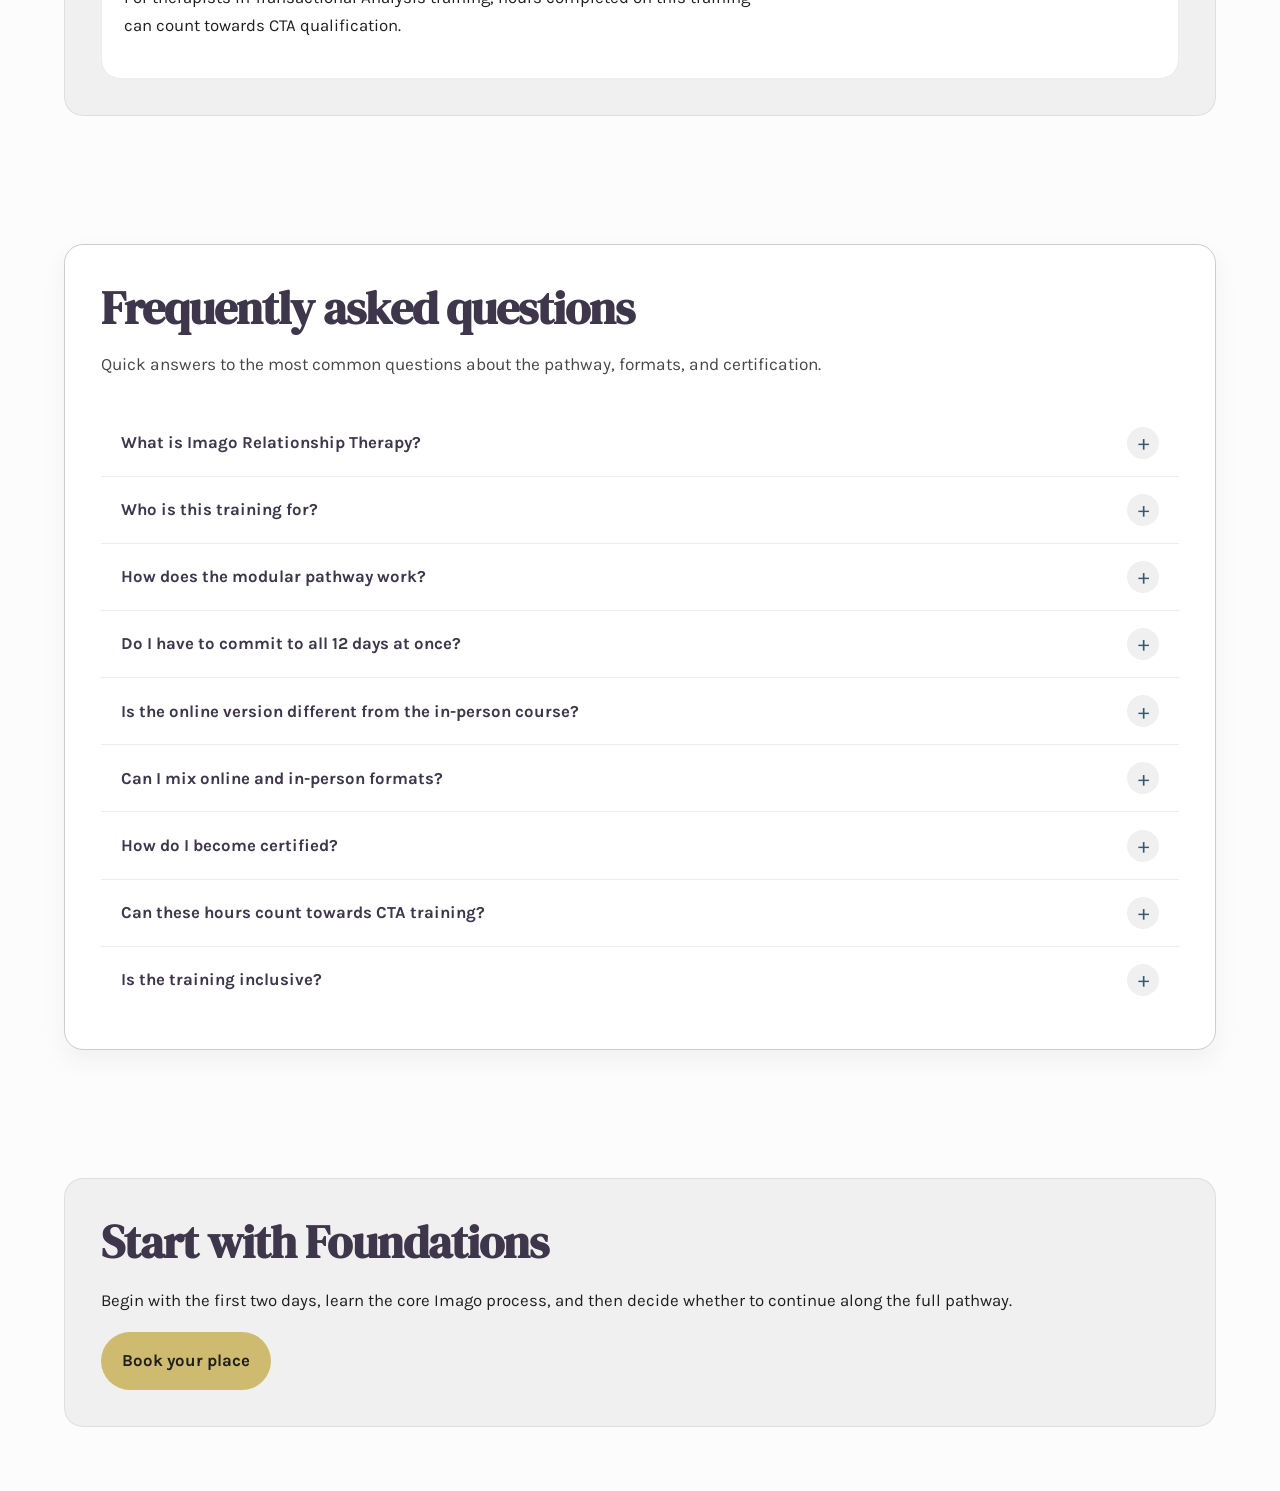
==== commit 29bb490f: "update" ====
--- a/index.html
+++ b/index.html
@@ -33,7 +33,7 @@
 
       <ul>
         <li>Start with 2 days with no further commitment</li>
-        <li>Build up to 12 days of advance clinical training</li>
+        <li>Build up to 12 days for advanced clinical training</li>
         <li>Work towards becoming a certified <a href="#imago">Imago Relationship therapist</a></li>
         <li>Study online or in Cheadle</li>
       </ul>
--- a/public/css/style.css
+++ b/public/css/style.css
@@ -95,7 +95,7 @@
       font-family: var(--font-heading);
       line-height: 1.2;     
       color: var(--brand);
-      letter-spacing: -0.1rem;
+      letter-spacing: -0.06rem;
     }
 
     .hero h1 {
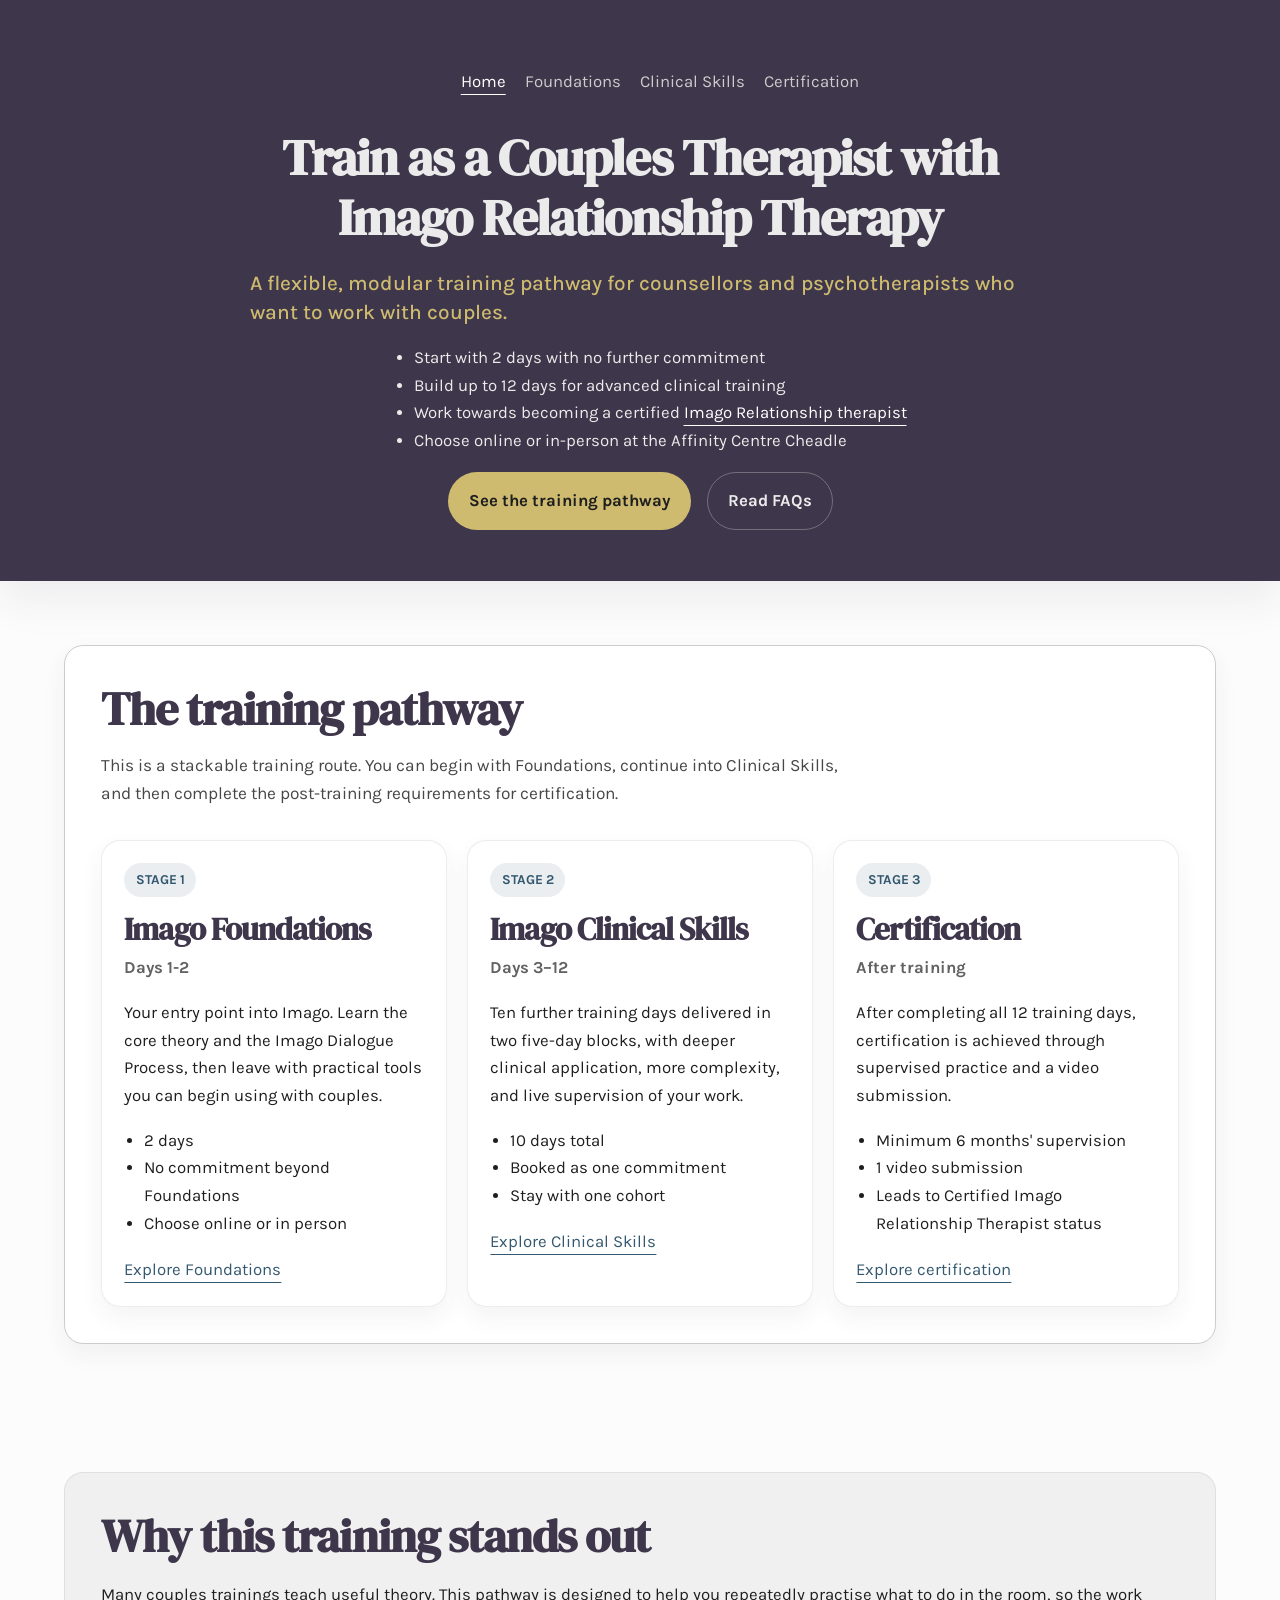
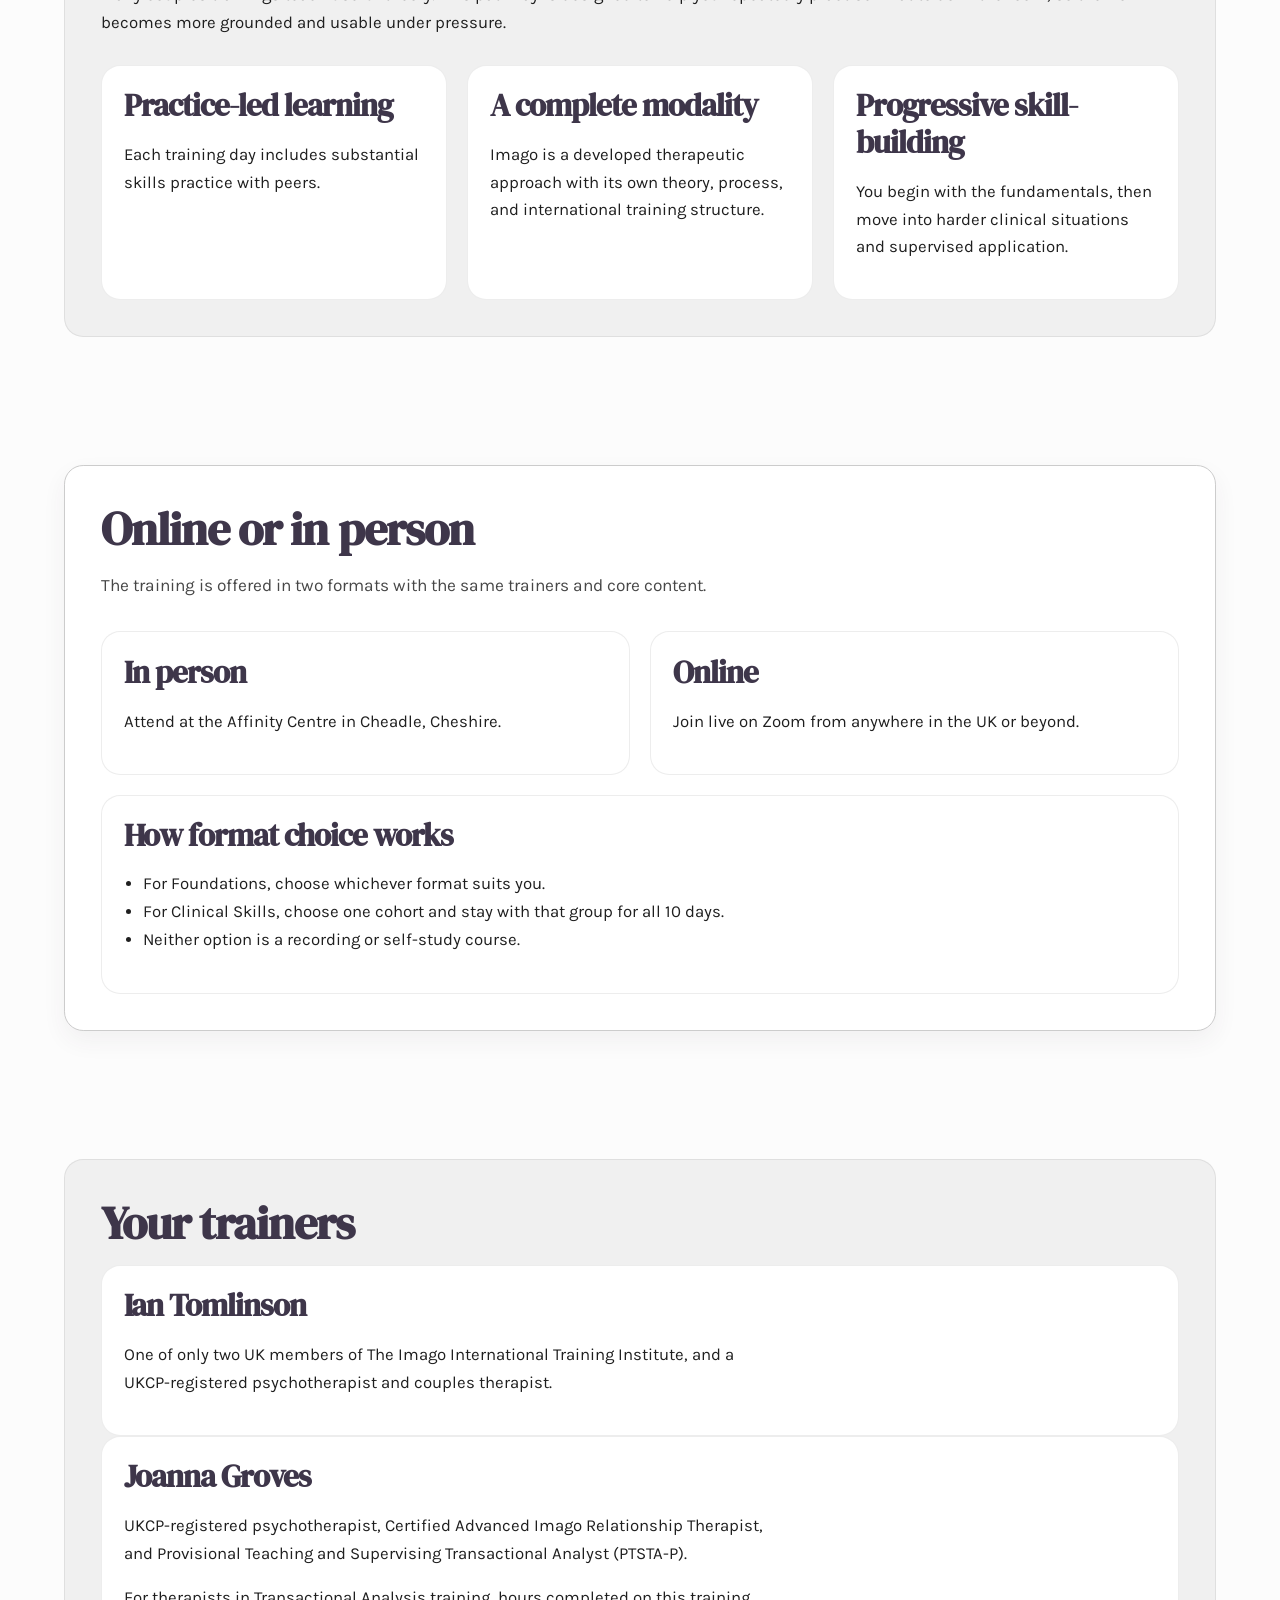
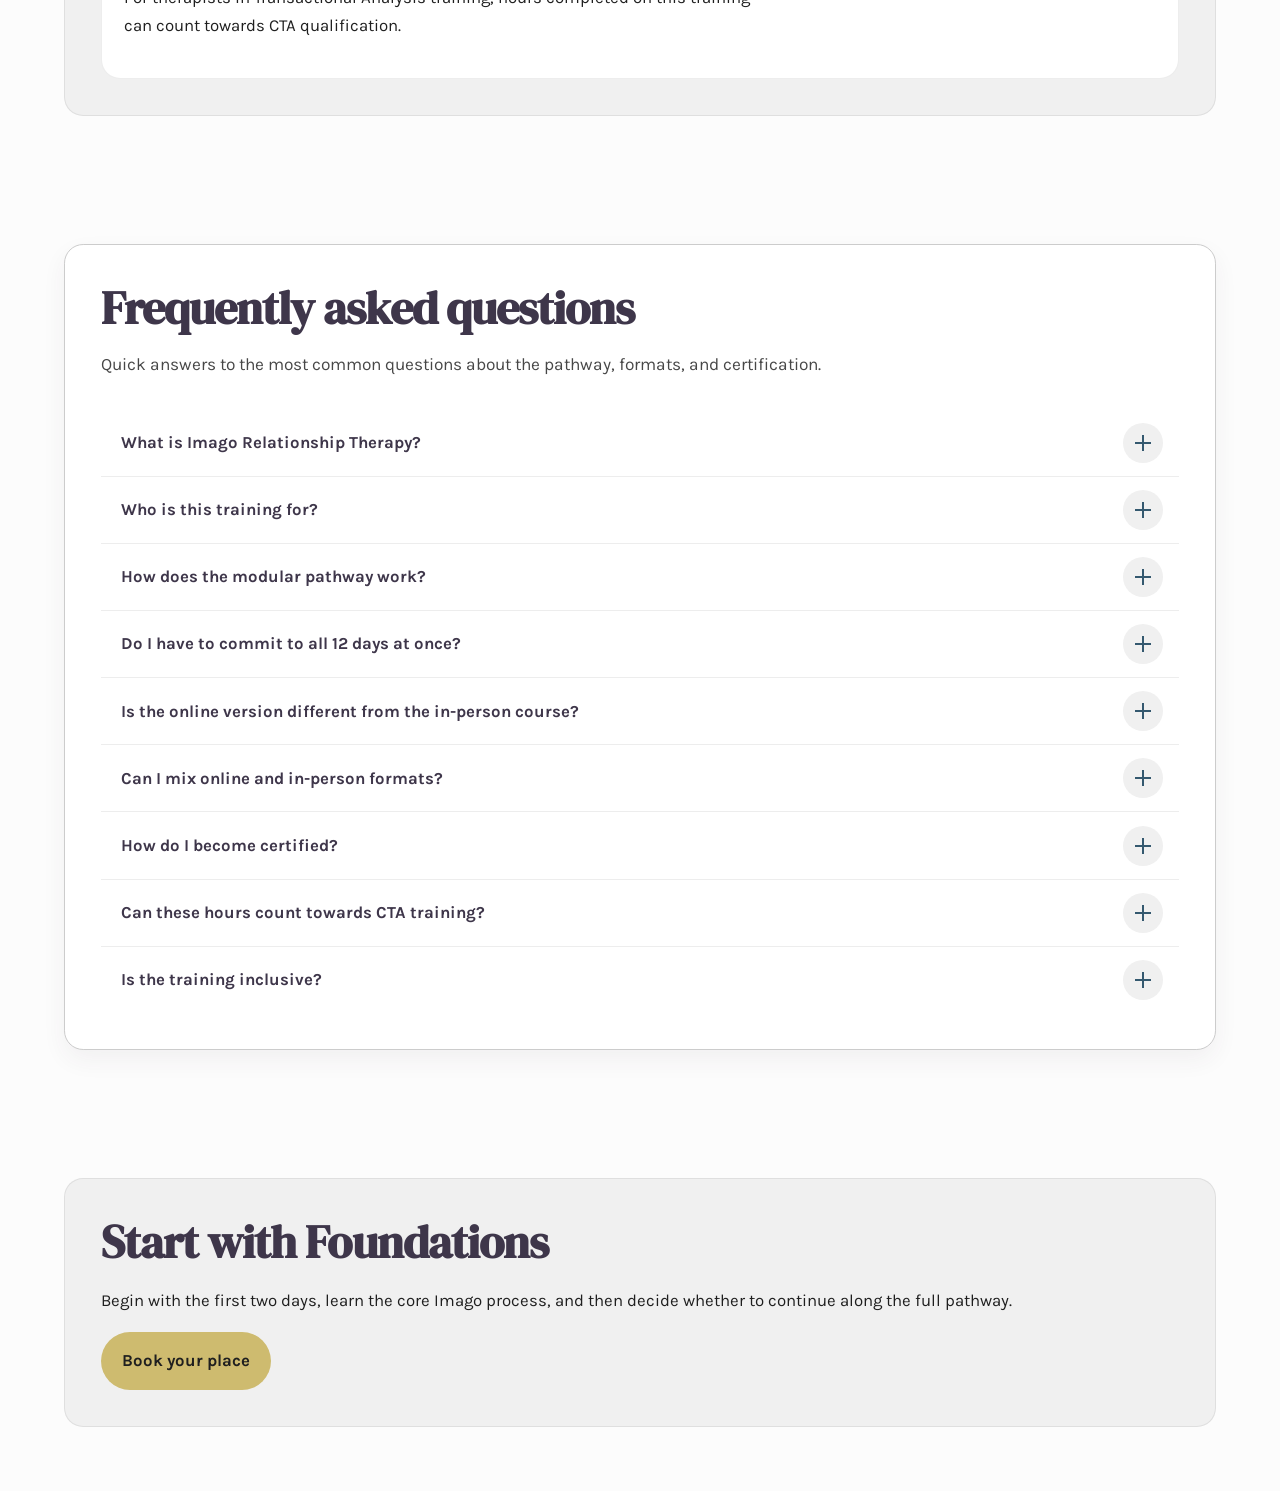
==== commit da6cf7ae: "update" ====
--- a/index.html
+++ b/index.html
@@ -35,7 +35,7 @@
         <li>Start with 2 days with no further commitment</li>
         <li>Build up to 12 days for advanced clinical training</li>
         <li>Work towards becoming a certified <a href="#imago">Imago Relationship therapist</a></li>
-        <li>Study online or in Cheadle</li>
+        <li>Choose online or in-person at the Affinity Centre Cheadle</li>
       </ul>
 
       <div class="hero-actions">
--- a/public/css/style.css
+++ b/public/css/style.css
@@ -337,76 +337,94 @@
       margin-bottom: 1.25rem;
     }
 
-    .faq-wrap {
-      background: white;
-      border: 1px solid hsla(0, 0%, 12%, 0.08);
-      border-radius: var(--radius);
-      box-shadow: var(--shadow-card);
-      overflow: hidden;
-    }
-
-    .faq-list {
-      display: grid;
-      gap: 0;
-    }
-
     .faq-list details {
-      border-bottom: 1px solid hsla(0, 0%, 12%, 0.08);
-      background: white;
-    }
-
-    .faq-list details:last-child {
-      border-bottom: 0;
-    }
-
-    .faq-list summary {
-      list-style: none;
-      cursor: pointer;
-      position: relative;
-      padding: 1.2rem 3.75rem 1.2rem 1.25rem;
-      font-weight: 700;
-      font-size: 1.05rem;
-      color: var(--brand);
-    }
-
-    .faq-list summary::-webkit-details-marker {
-      display: none;
-    }
-
-    .faq-list summary::after {
-      content: "+";
-      position: absolute;
-      right: 1.25rem;
-      top: 50%;
-      transform: translateY(-50%);
-      width: 2rem;
-      height: 2rem;
-      border-radius: 50%;
-      display: grid;
-      place-items: center;
-      background: var(--shade);
-      color: var(--accent);
-      font-size: 1.35rem;
-      line-height: 1;
-      font-weight: 400;
-      transition: transform 180ms ease, background-color 180ms ease, color 180ms ease;
-    }
-
-    .faq-list details[open] summary {
-      background: var(--shade);
-    }
-
-    .faq-list details[open] summary::after {
-      content: "–";
-      background: hsla(203, 36%, 32%, 0.12);
-      color: var(--brand);
-    }
-
-    .faq-panel {
-      padding: 0 1.25rem 1.25rem;
-      color: hsla(0, 0%, 12%, 0.82);
-    }
-
+  background: white;
+  border-block-end: 1px solid hsla(0, 0%, 12%, 0.08);
+}
+
+.faq-list details:last-child {
+  border-block-end: 0;
+}
+
+.faq-list summary {
+  list-style: none;
+  cursor: pointer;
+  position: relative;
+  padding-block: 1.2rem;
+  padding-inline: 1.25rem 4.5rem;
+  font-weight: 700;
+  font-size: 1.05rem;
+  color: var(--brand);
+}
+
+.faq-list summary::-webkit-details-marker {
+  display: none;
+}
+
+.faq-list summary::before {
+  content: "";
+  position: absolute;
+  inset-inline-end: 1rem;
+  inset-block-start: 50%;
+  inline-size: 2.5rem;
+  block-size: 2.5rem;
+  border-radius: 50%;
+  background: var(--shade);
+  translate: 0 -50%;
+}
+
+.faq-list summary::after {
+  content: "";
+  position: absolute;
+  inset-inline-end: 1.75rem;
+  inset-block-start: 50%;
+  inline-size: 1rem;
+  block-size: 1rem;
+  translate: 0 -50%;
+  background:
+    linear-gradient(var(--accent), var(--accent)) center / 100% 2px no-repeat,
+    linear-gradient(var(--accent), var(--accent)) center / 2px 100% no-repeat;
+  transition:
+    rotate 220ms ease,
+    opacity 180ms ease,
+    background-color 180ms ease;
+}
+
+.faq-list details[open] summary {
+  background: var(--shade);
+}
+
+.faq-list details[open] summary::after {
+  background:
+    linear-gradient(var(--brand), var(--brand)) center / 100% 2px no-repeat;
+}
+
+.faq-panel {
+  padding-block: 0 1.25rem;
+  padding-inline: 1.25rem;
+  color: hsla(0, 0%, 12%, 0.82);
+}
+
+@media (prefers-reduced-motion: no-preference) {
+  .faq-list details {
+    interpolate-size: allow-keywords;
+  }
+
+  .faq-list details::details-content {
+    block-size: 0;
+    opacity: 0;
+    overflow: clip;
+    transition:
+      block-size 260ms ease,
+      opacity 220ms ease,
+      content-visibility 260ms allow-discrete;
+  }
+
+  .faq-list details[open]::details-content {
+    block-size: auto;
+    opacity: 1;
+  }
+}
     .cta-panel {
       background: var(--shade);
       border: 1px solid hsla(0, 0%, 12%, 0.08);
@@ -466,4 +484,98 @@
       .hero-actions {
         flex-direction: column;
       }
-    }+    }
+
+/* FAQ details animation + progressive enhancement */
+@media (prefers-reduced-motion: no-preference) {
+  .faq-list details {
+    interpolate-size: allow-keywords;
+  }
+
+  .faq-list details::details-content {
+    block-size: 0;
+    opacity: 0;
+    overflow: clip;
+    transition:
+      block-size 260ms ease,
+      opacity 220ms ease,
+      content-visibility 260ms allow-discrete;
+  }
+
+  .faq-list details[open]::details-content {
+    block-size: auto;
+    opacity: 1;
+  }
+
+  .faq-list summary::after {
+    transition:
+      rotate 220ms ease,
+      background-color 180ms ease,
+      color 180ms ease;
+  }
+
+  .faq-list details[open] summary::after {
+    rotate: 180deg;
+  }
+}
+
+/* Cross-document view transitions */
+@view-transition {
+  navigation: auto;
+}
+
+:root {
+  --page-transition-duration: 280ms;
+  --page-transition-easing: cubic-bezier(0.2, 0.8, 0.2, 1);
+}
+
+.hero {
+  view-transition-name: hero;
+}
+
+.eyebrow [aria-current="page"] {
+  view-transition-name: active-nav;
+}
+
+::view-transition-old(root),
+::view-transition-new(root) {
+  animation-duration: var(--page-transition-duration);
+  animation-timing-function: var(--page-transition-easing);
+}
+
+::view-transition-old(root) {
+  animation-name: page-slide-out;
+}
+
+::view-transition-new(root) {
+  animation-name: page-slide-in;
+}
+
+@keyframes page-slide-out {
+  from {
+    opacity: 1;
+    transform: translateX(0);
+  }
+  to {
+    opacity: 0;
+    transform: translateX(-1rem);
+  }
+}
+
+@keyframes page-slide-in {
+  from {
+    opacity: 0;
+    transform: translateX(1rem);
+  }
+  to {
+    opacity: 1;
+    transform: translateX(0);
+  }
+}
+
+@media (prefers-reduced-motion: reduce) {
+  ::view-transition-old(root),
+  ::view-transition-new(root) {
+    animation: none;
+  }
+}
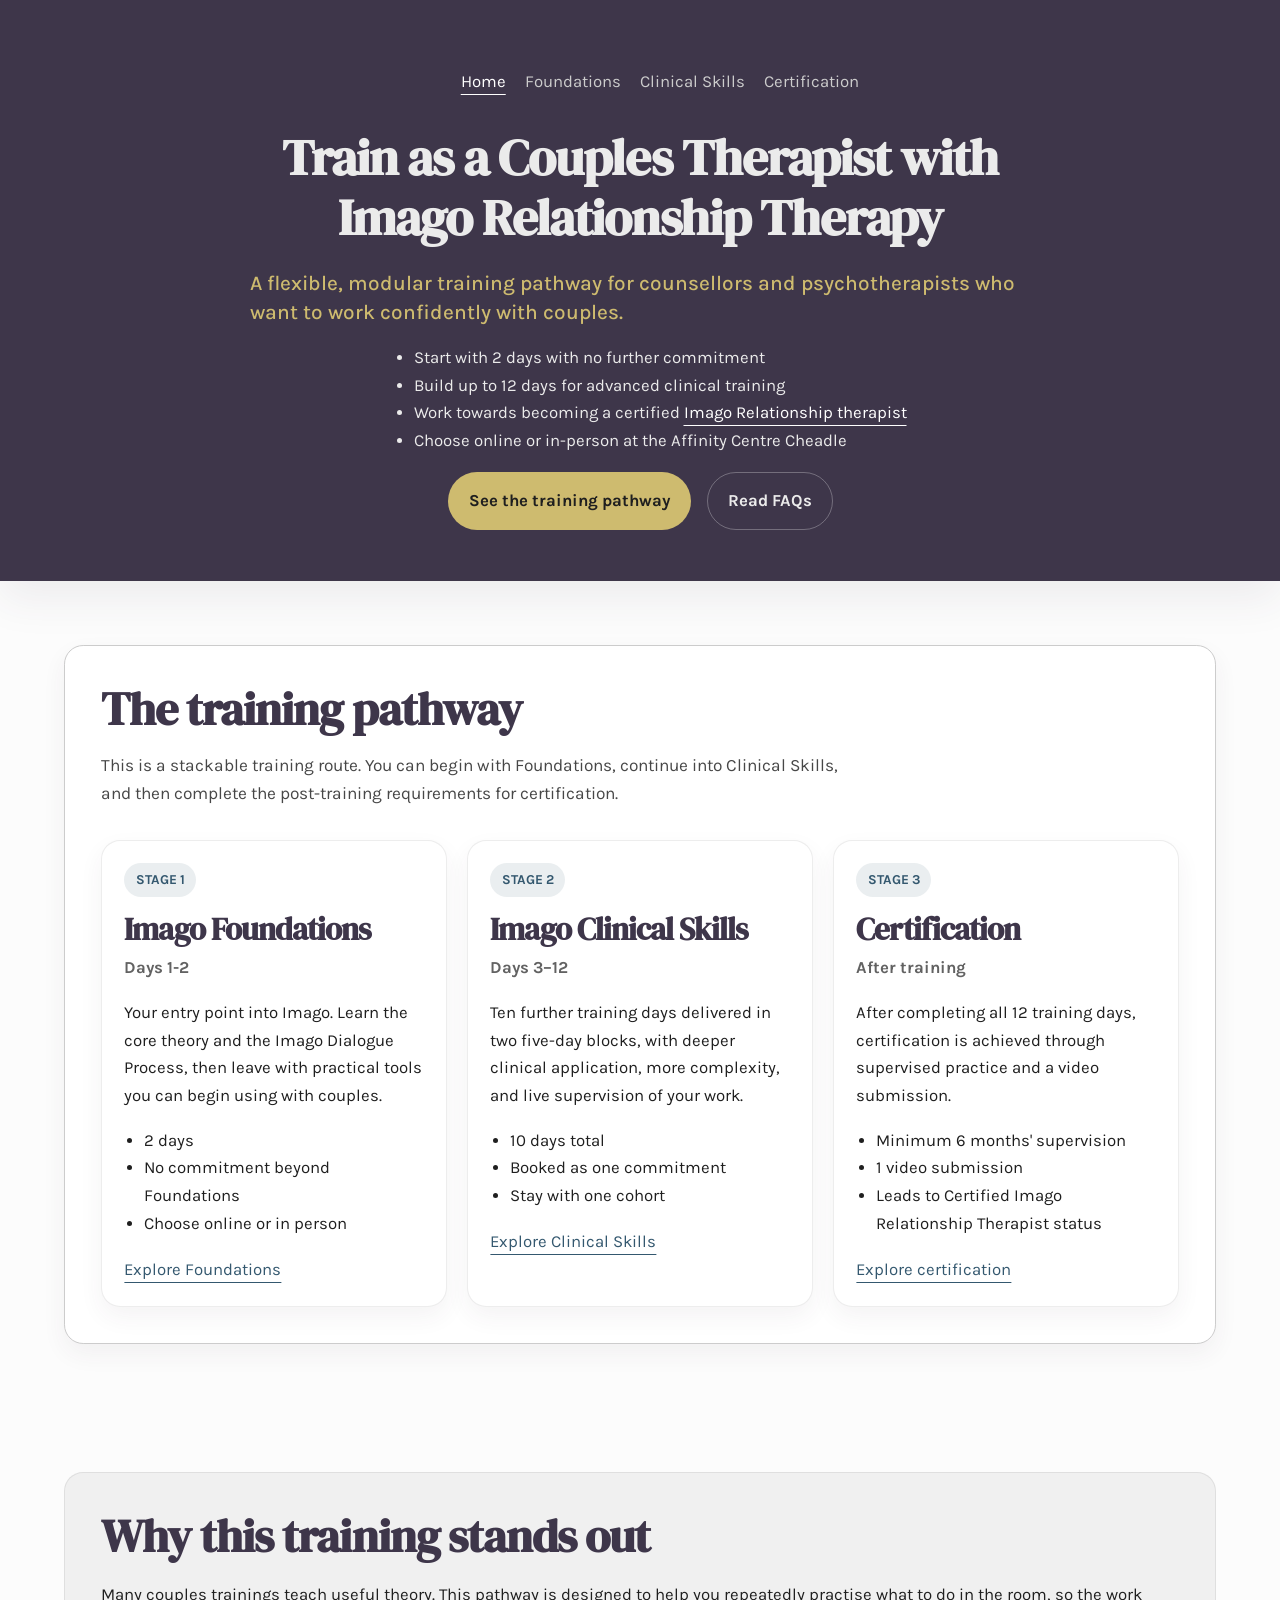
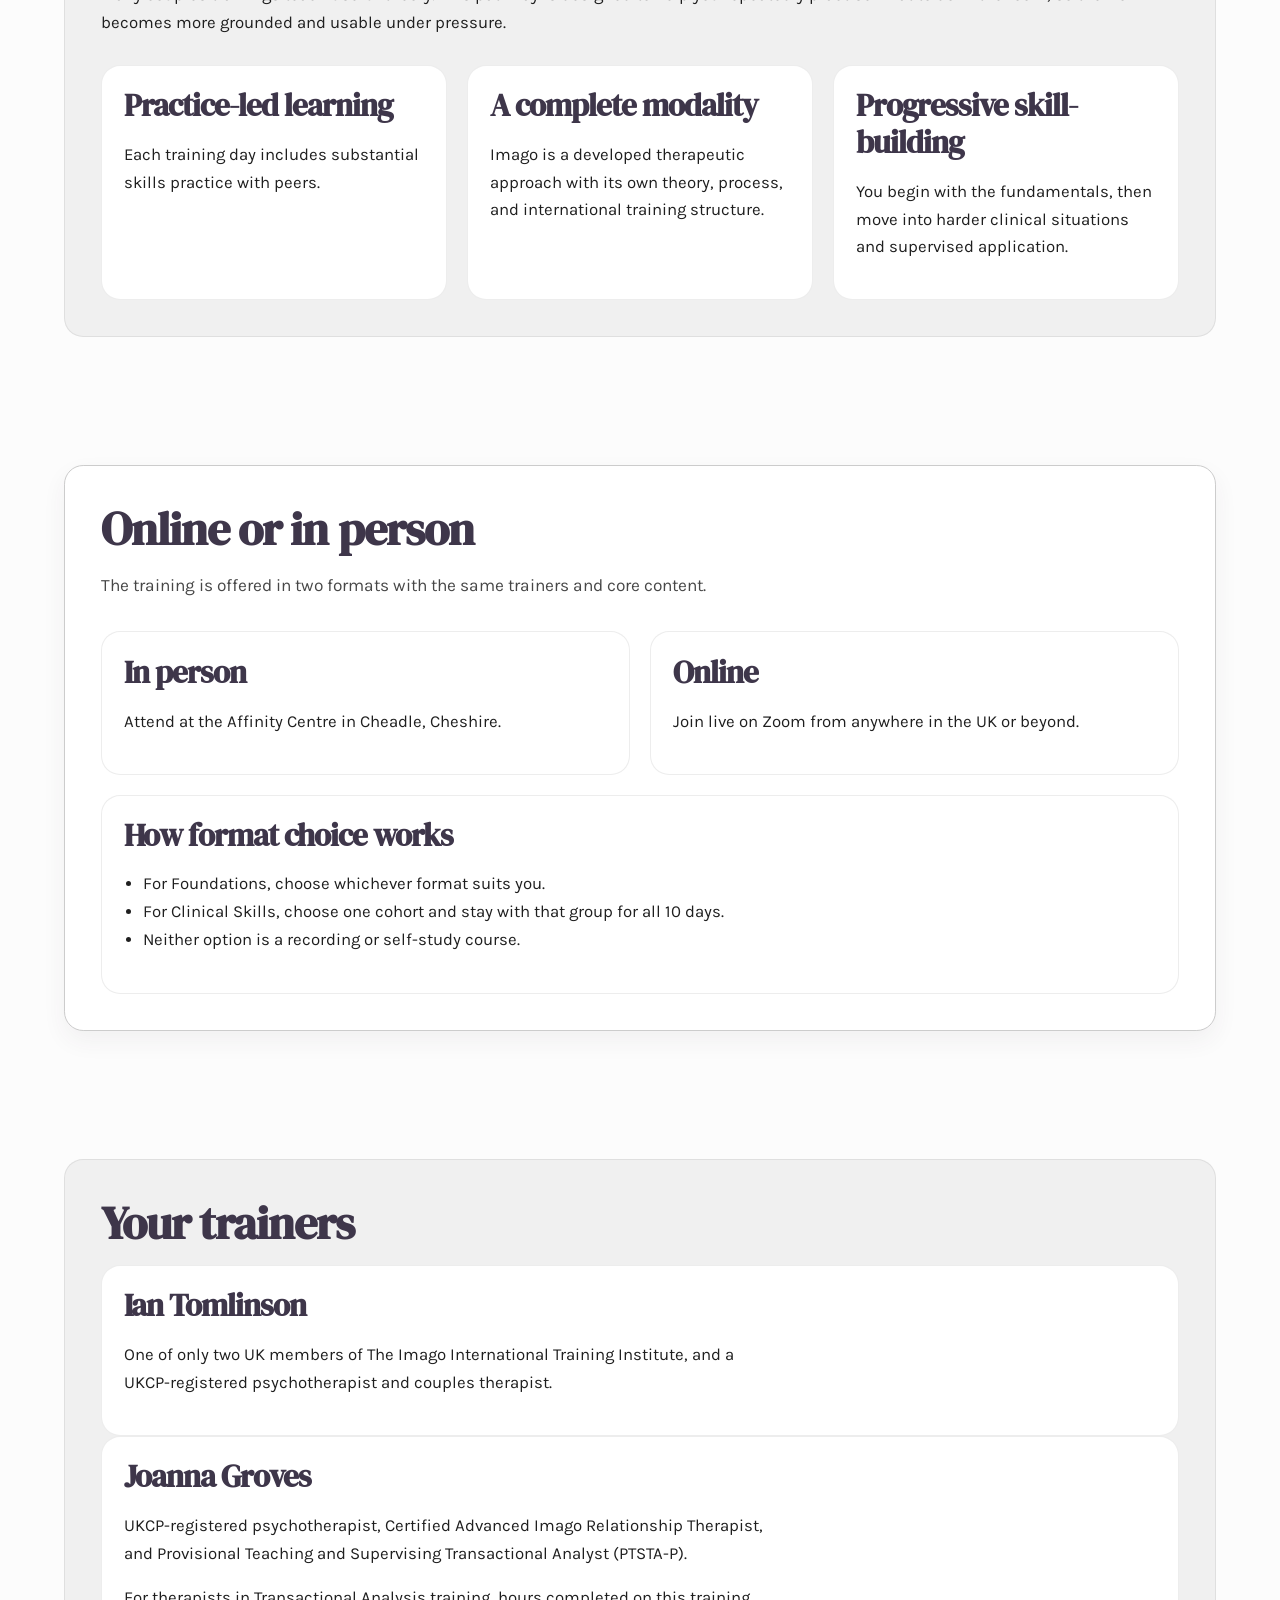
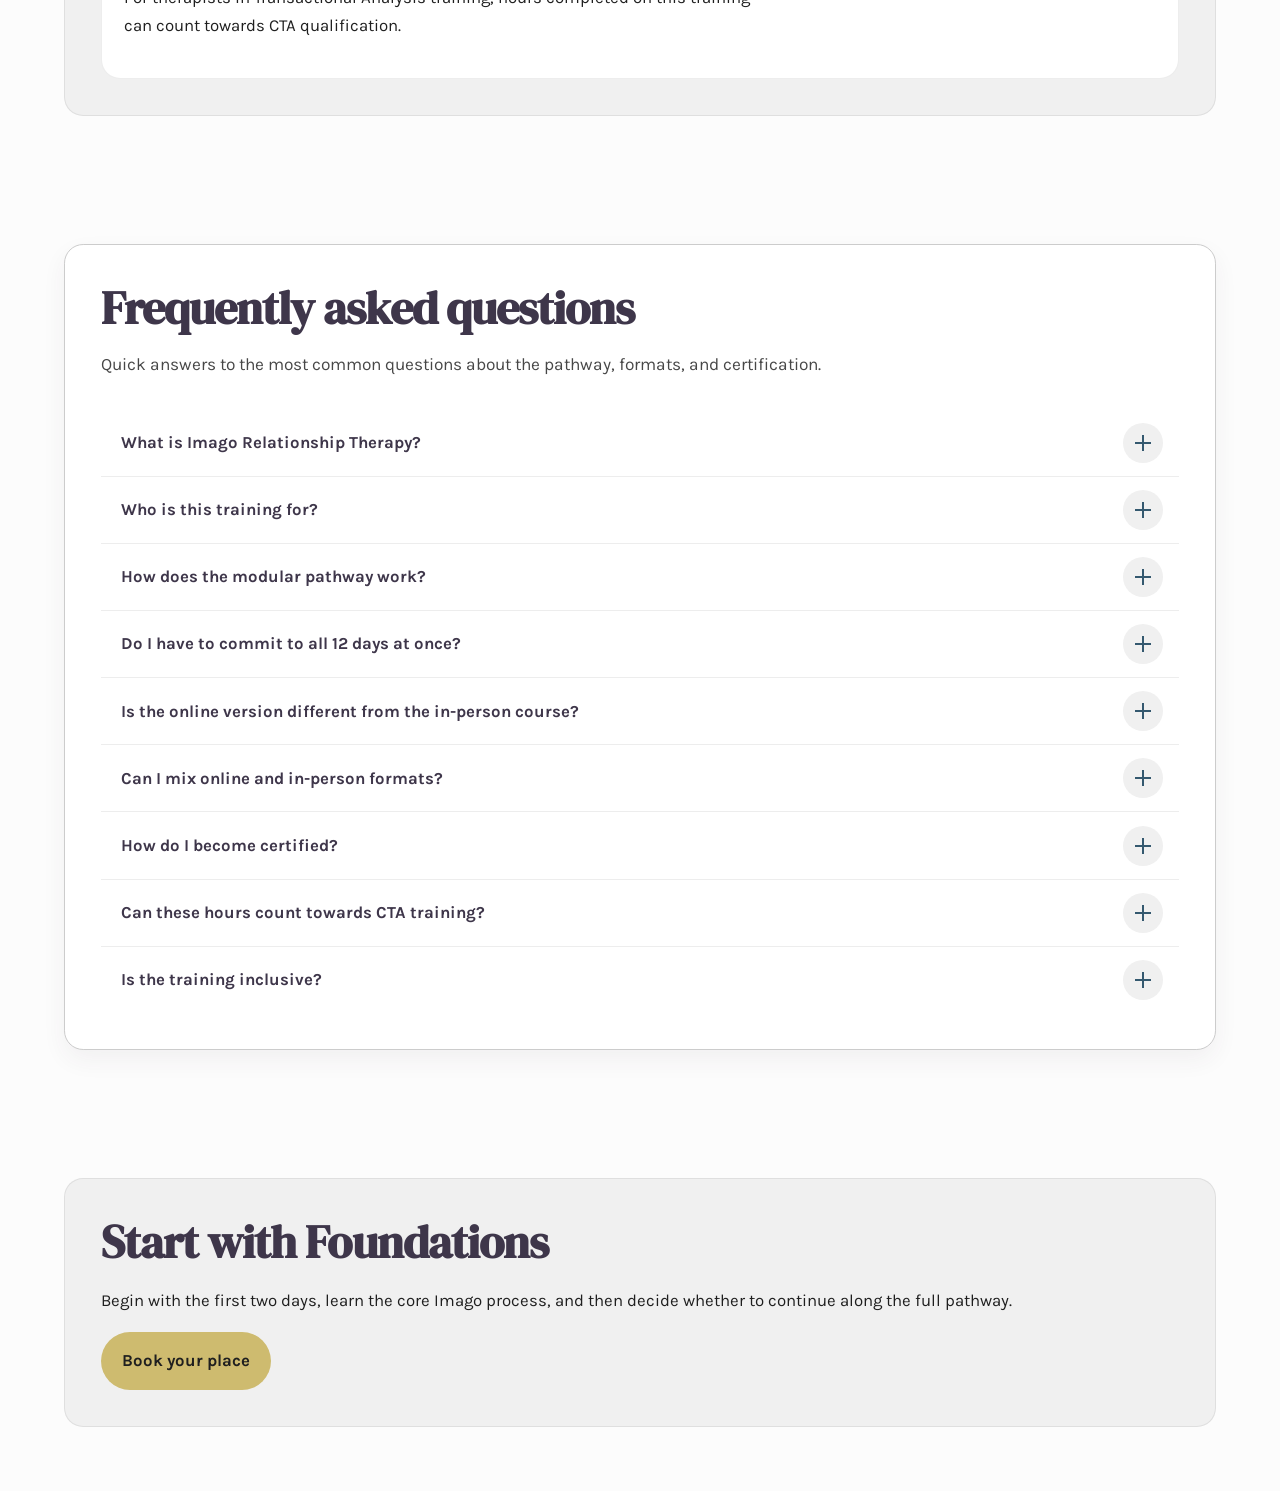
==== commit 18d5f123: "update" ====
--- a/index.html
+++ b/index.html
@@ -28,7 +28,7 @@
 
       <h1>Train as a Couples Therapist with Imago Relationship Therapy</h1>
       <p class="lede">
-        A flexible, modular training pathway for counsellors and psychotherapists who want to work with couples.
+        A flexible, modular training pathway for counsellors and psychotherapists who want to work confidently with couples.
       </p>    
 
       <ul>
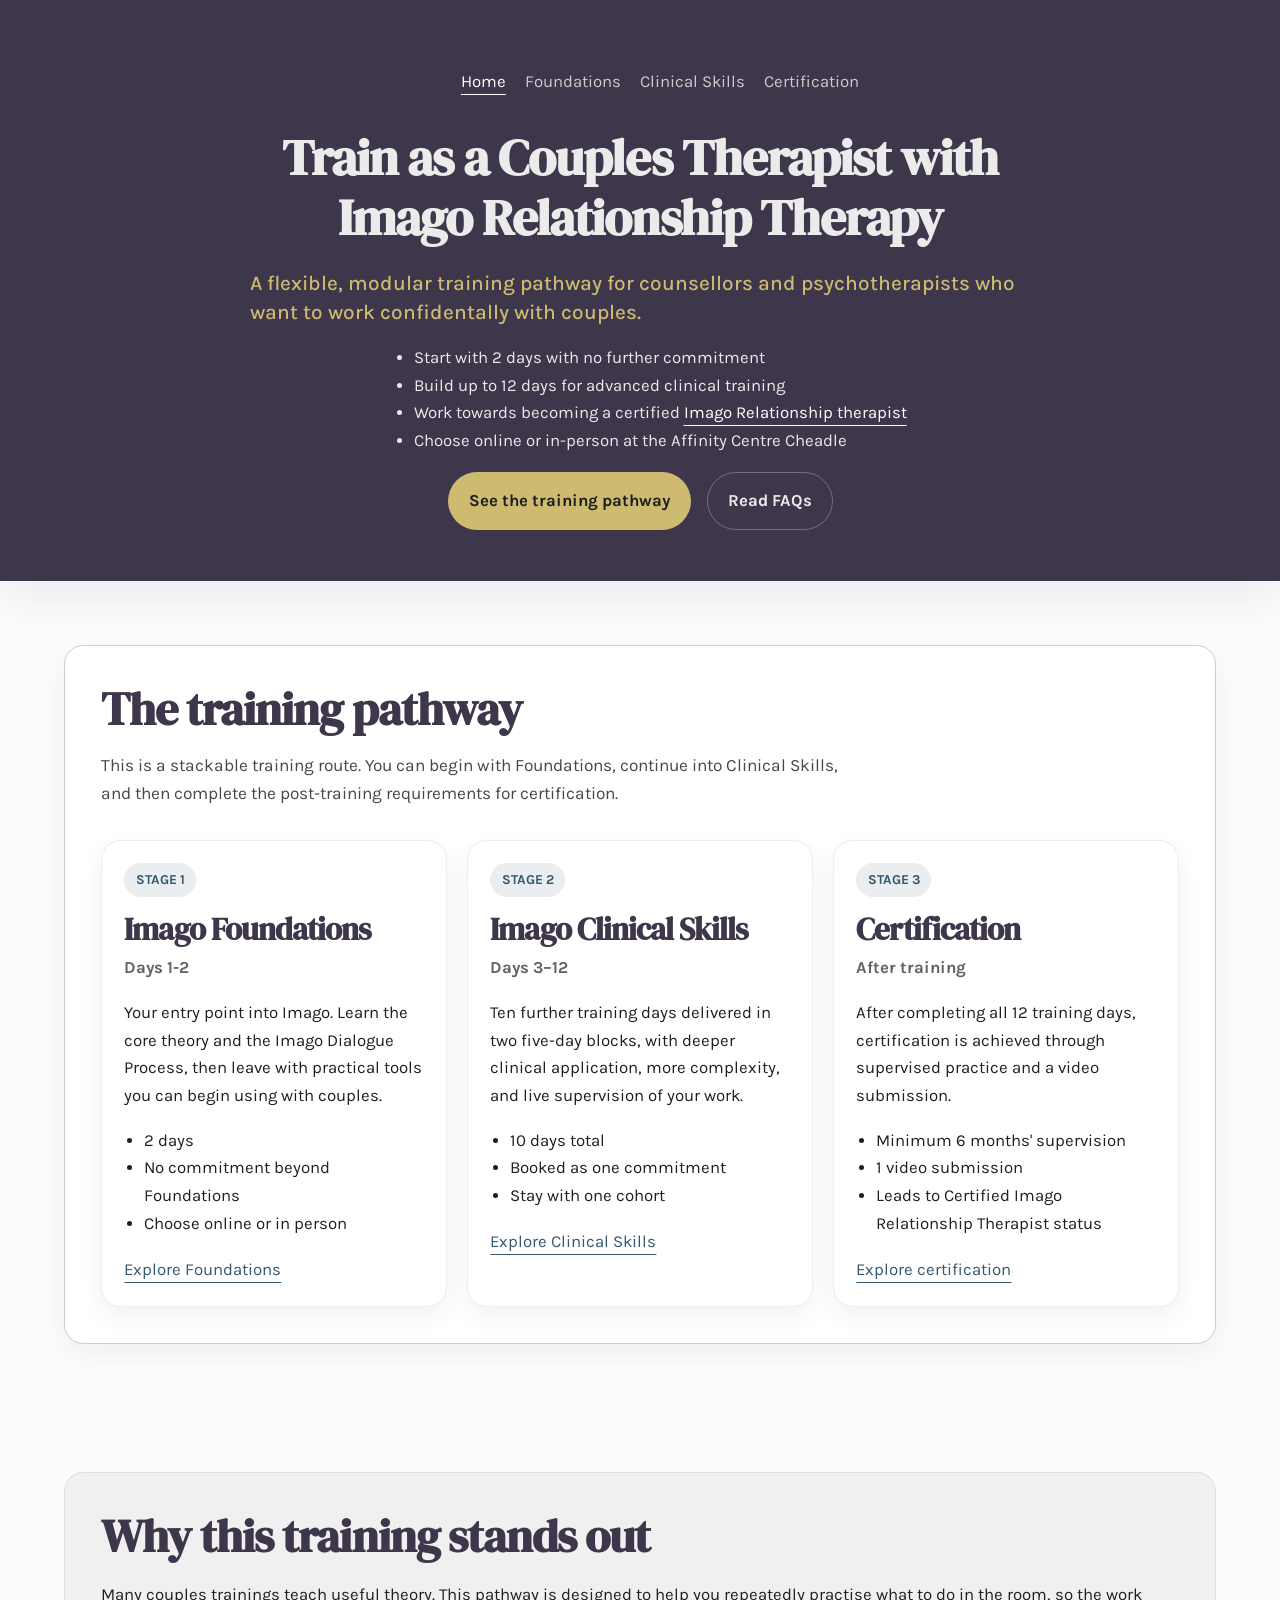
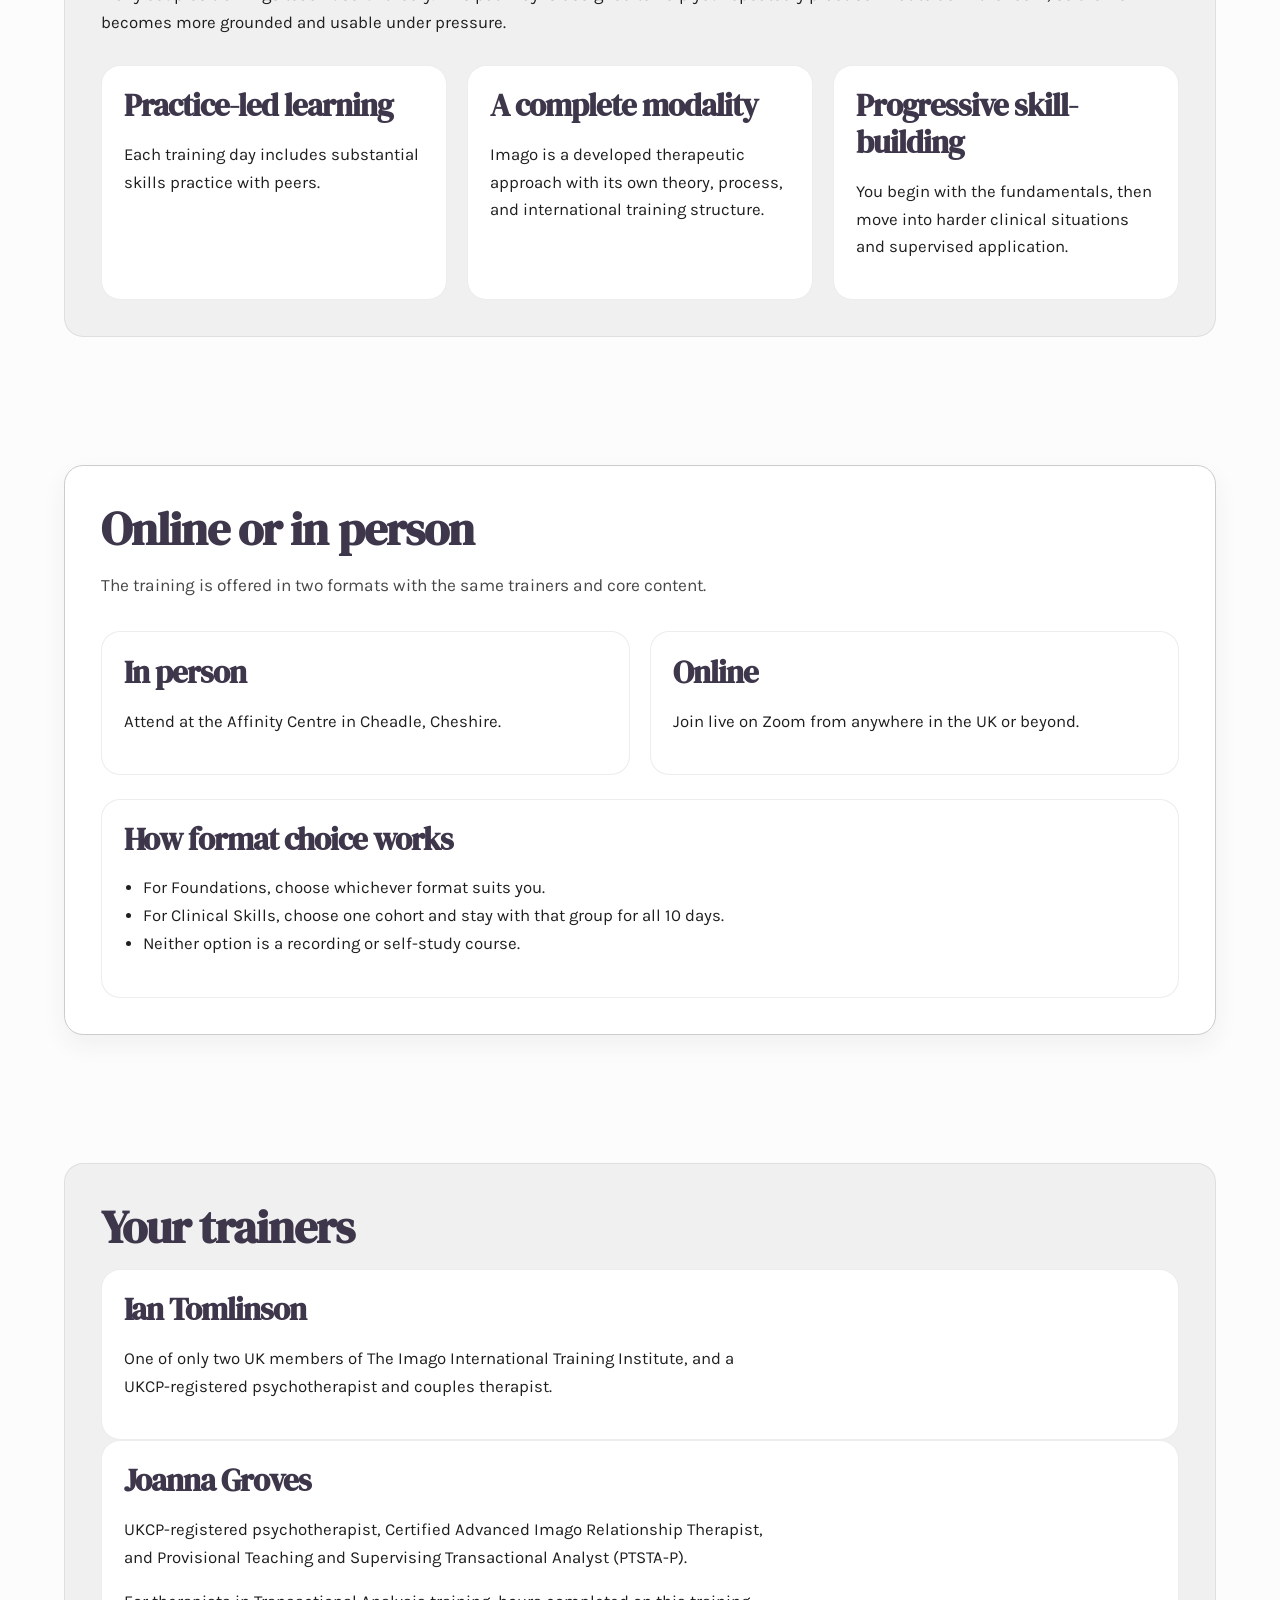
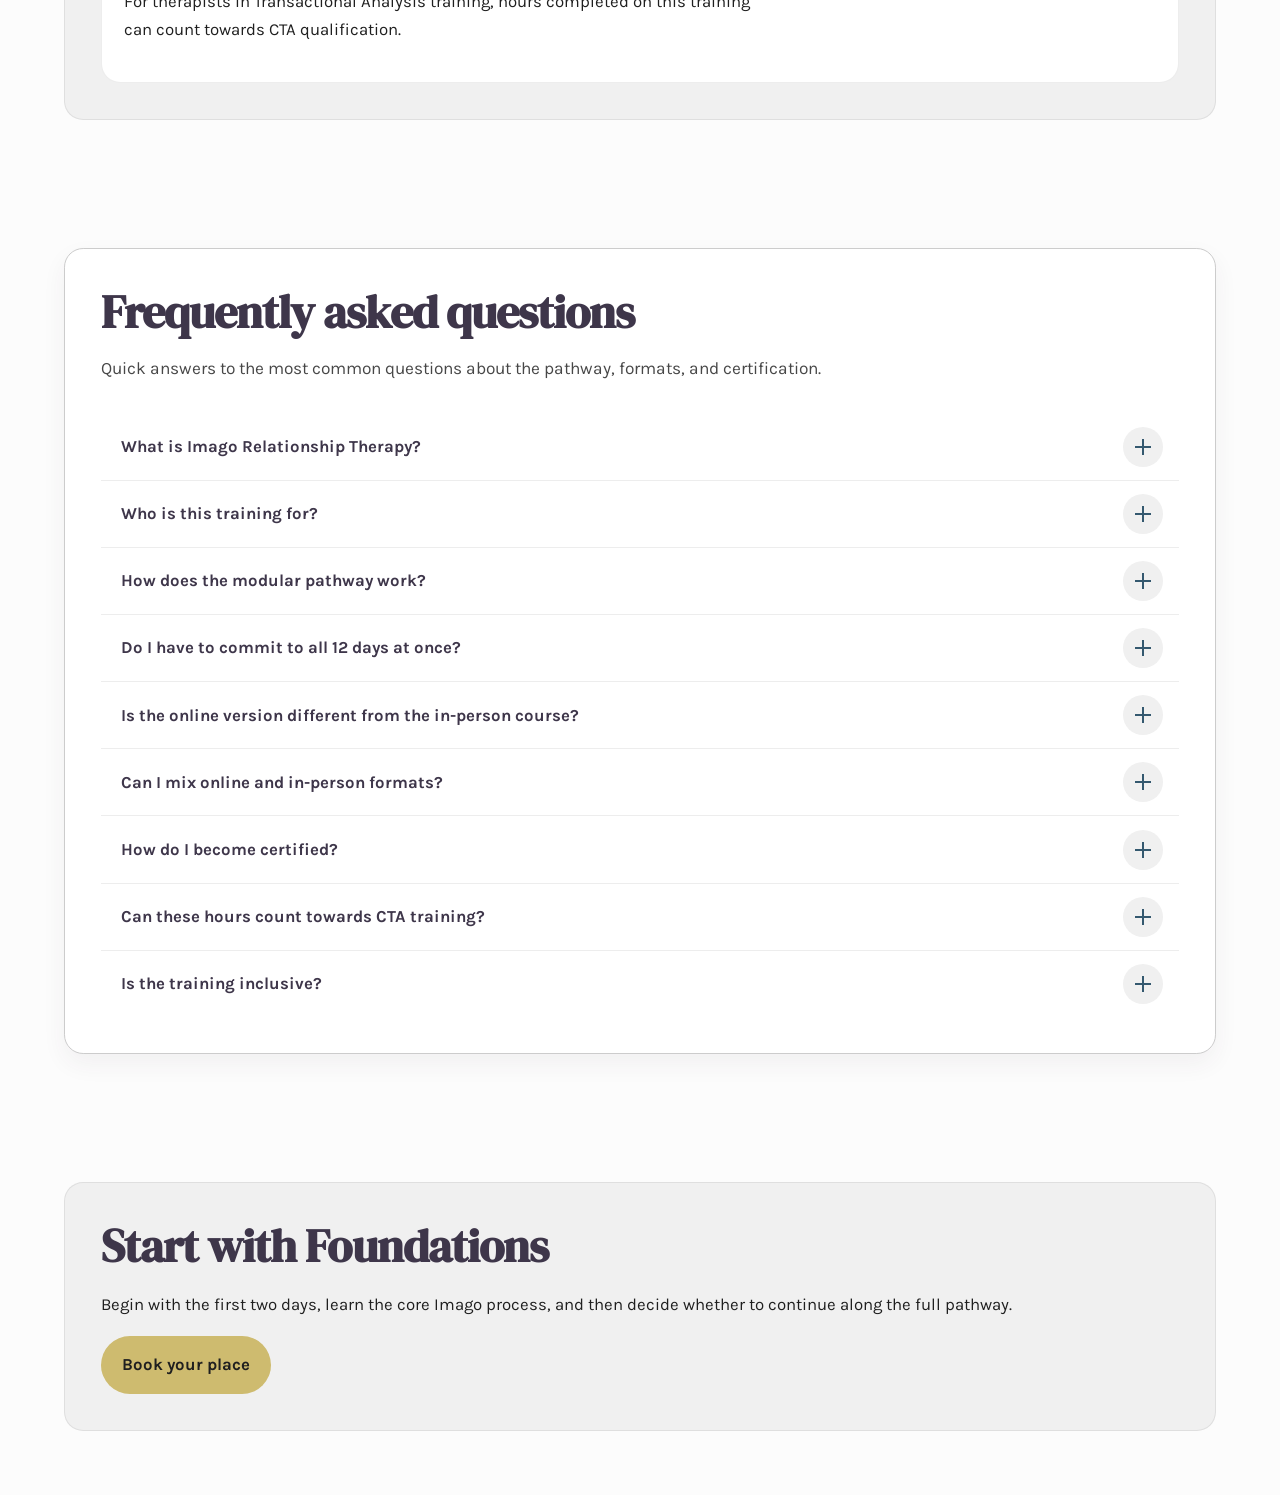
==== commit a3577fa1: "validate HTML" ====
--- a/index.html
+++ b/index.html
@@ -1,35 +1,36 @@
 <!DOCTYPE html>
 <html lang="en">
+
 <head>
-  <meta charset="utf-8" />
-  <meta name="viewport" content="width=device-width, initial-scale=1" />
+  <meta charset="utf-8">
+  <meta name="viewport" content="width=device-width, initial-scale=1">
   <title>Train as a Couples Therapist with Imago Relationship Therapy</title>
   <link rel="stylesheet" href="./public/css/style.css">
   <link rel="preconnect" href="https://fonts.googleapis.com">
   <link rel="preconnect" href="https://fonts.gstatic.com" crossorigin>
-  <link href="https://fonts.googleapis.com/css2?family=DM+Serif+Display:ital@0;1&family=Karla:wght@400;500;600;700&display=swap" rel="stylesheet">
-  
-  <meta
-    name="description"
-    content="A modular 12-day Imago Relationship Therapy training pathway for counsellors and psychotherapists, available online or in person."
-  />
+  <link
+    href="https://fonts.googleapis.com/css2?family=DM+Serif+Display:ital@0;1&family=Karla:wght@400;500;600;700&display=swap"
+    rel="stylesheet">
+  <meta name="description"
+    content="A modular 12-day Imago Relationship Therapy training pathway for counsellors and psychotherapists, available online or in person.">
 </head>
-<body> 
-  <main id="main">    
-     <section class="hero">   
+
+<body>
+  <main id="main">
+    <section class="hero">
       <nav class="eyebrow" aria-label="Navigation for Imago Relationship Therapy training">
-        <ul>          
+        <ul>
           <li><a href="./" aria-current="page">Home</a></li>
           <li><a href="./foundations/">Foundations </a></li>
           <li><a href="./clinical-skills/">Clinical Skills</a></li>
           <li><a href="./certification/">Certification</a></li>
         </ul>
-       </nav> 
-
+      </nav>
       <h1>Train as a Couples Therapist with Imago Relationship Therapy</h1>
       <p class="lede">
-        A flexible, modular training pathway for counsellors and psychotherapists who want to work confidently with couples.
-      </p>    
+        A flexible, modular training pathway for counsellors and psychotherapists who want to work confidentally with
+        couples.
+      </p>
 
       <ul>
         <li>Start with 2 days with no further commitment</li>
@@ -40,244 +41,265 @@
 
       <div class="hero-actions">
         <a href="#pathway" class="button button-primary">See the training pathway</a>
-        <a href="#faq" class="button button-secondary">Read FAQs</a>      
-    </div>
-  </section>
-  
+        <a href="#faq" class="button button-secondary">Read FAQs</a>
+      </div>
+    </section>
     <section id="pathway" class="section">
       <div class="container">
-         <div class="panel">
-        <h2>The training pathway</h2>
-        <p class="section-intro">
-          This is a stackable training route. You can begin with Foundations, continue into Clinical Skills, and then complete the post-training requirements for certification.
-        </p>
-
-        <div class="pathway-grid">
-          <article class="stage-card">
-            <p class="stage-label">Stage 1</p>
-            <h3>Imago Foundations</h3>
-            <p class="stage-meta">Days 1-2</p>
-            <p>
-              Your entry point into Imago. Learn the core theory and the Imago Dialogue Process, then leave with practical tools you can begin using with couples.
-            </p>
-            <ul>
-              <li>2 days</li>
-              <li>No commitment beyond Foundations</li>
-              <li>Choose online or in person</li>
-            </ul>
-            <a href="./foundations/">Explore Foundations</a>
-          </article>
-
-          <article class="stage-card">
-            <p class="stage-label">Stage 2</p>
-            <h3>Imago Clinical Skills</h3>
-            <p class="stage-meta">Days 3–12</p>
-            <p>
-              Ten further training days delivered in two five-day blocks, with deeper clinical application, more complexity, and live supervision of your work.
-            </p>
-            <ul>
-              <li>10 days total</li>
-              <li>Booked as one commitment</li>
-              <li>Stay with one cohort</li>
-            </ul>
-            <a href="./clinical-skills/">Explore Clinical Skills</a>
-          </article>
-
-          <article class="stage-card">
-            <p class="stage-label">Stage 3</p>
-            <h3>Certification</h3>
-            <p class="stage-meta">After training</p>
-            <p>
-              After completing all 12 training days, certification is achieved through supervised practice and a video submission.
-            </p>
-            <ul>
-              <li>Minimum 6 months' supervision</li>
-              <li>1 video submission</li>
-              <li>Leads to Certified Imago Relationship Therapist status</li>
-            </ul>
-            <a href="./certification/">Explore certification</a>
-          </article>
-        </div>
-      </div>
-       </div>
+        <div class="panel">
+          <h2>The training pathway</h2>
+          <p class="section-intro">
+            This is a stackable training route. You can begin with Foundations, continue into Clinical Skills, and then
+            complete the post-training requirements for certification.
+          </p>
+
+          <div class="pathway-grid">
+            <article class="stage-card">
+              <p class="stage-label">Stage 1</p>
+              <h3>Imago Foundations</h3>
+              <p class="stage-meta">Days 1-2</p>
+              <p>
+                Your entry point into Imago. Learn the core theory and the Imago Dialogue Process, then leave with
+                practical tools you can begin using with couples.
+              </p>
+              <ul>
+                <li>2 days</li>
+                <li>No commitment beyond Foundations</li>
+                <li>Choose online or in person</li>
+              </ul>
+              <a href="./foundations/">Explore Foundations</a>
+            </article>
+
+            <article class="stage-card">
+              <p class="stage-label">Stage 2</p>
+              <h3>Imago Clinical Skills</h3>
+              <p class="stage-meta">Days 3–12</p>
+              <p>
+                Ten further training days delivered in two five-day blocks, with deeper clinical application, more
+                complexity, and live supervision of your work.
+              </p>
+              <ul>
+                <li>10 days total</li>
+                <li>Booked as one commitment</li>
+                <li>Stay with one cohort</li>
+              </ul>
+              <a href="./clinical-skills/">Explore Clinical Skills</a>
+            </article>
+
+            <article class="stage-card">
+              <p class="stage-label">Stage 3</p>
+              <h3>Certification</h3>
+              <p class="stage-meta">After training</p>
+              <p>
+                After completing all 12 training days, certification is achieved through supervised practice and a video
+                submission.
+              </p>
+              <ul>
+                <li>Minimum 6 months' supervision</li>
+                <li>1 video submission</li>
+                <li>Leads to Certified Imago Relationship Therapist status</li>
+              </ul>
+              <a href="./certification/">Explore certification</a>
+            </article>
+          </div>
+        </div>
+      </div>
     </section>
 
     <section id="why-imago" class="section section-alt">
-       <div class="panel--soft">
-      <div class="container narrow">
-        <h2>Why this training stands out</h2>
-        <p>
-          Many couples trainings teach useful theory. This pathway is designed to help you repeatedly practise what to do in the room, so the work becomes more grounded and usable under pressure.
-        </p>
-
-        <div class="feature-list">
-          <article>
-            <h3>Practice-led learning</h3>
-            <p>Each training day includes substantial skills practice with peers.</p>
-          </article>
-
-          <article>
-            <h3>A complete modality</h3>
-            <p>Imago is a developed therapeutic approach with its own theory, process, and international training structure.</p>
-          </article>
-
-          <article>
-            <h3>Progressive skill-building</h3>
-            <p>You begin with the fundamentals, then move into harder clinical situations and supervised application.</p>
-          </article>
-        </div>
-      </div>
+      <div class="panel--soft">
+        <div class="container narrow">
+          <h2>Why this training stands out</h2>
+          <p>
+            Many couples trainings teach useful theory. This pathway is designed to help you repeatedly practise what to
+            do in the room, so the work becomes more grounded and usable under pressure.
+          </p>
+
+          <div class="feature-list">
+            <article>
+              <h3>Practice-led learning</h3>
+              <p>Each training day includes substantial skills practice with peers.</p>
+            </article>
+
+            <article>
+              <h3>A complete modality</h3>
+              <p>Imago is a developed therapeutic approach with its own theory, process, and international training
+                structure.</p>
+            </article>
+
+            <article>
+              <h3>Progressive skill-building</h3>
+              <p>You begin with the fundamentals, then move into harder clinical situations and supervised application.
+              </p>
+            </article>
+          </div>
+        </div>
       </div>
     </section>
 
     <section id="formats" class="section">
       <div class="container">
         <div class="panel">
-        <h2>Online or in person</h2>
-        <p class="section-intro">
-          The training is offered in two formats with the same trainers and core content.
-        </p>
-
-        <div class="format-grid">
-          <article class="info-card">
-            <h3>In person</h3>
-            <p>Attend at the Affinity Centre in Cheadle, Cheshire.</p>
-          </article>
-
-          <article class="info-card">
-            <h3>Online</h3>
-            <p>Join live on Zoom from anywhere in the UK or beyond.</p>
-          </article>
-        </div>
-
-        <div class="rules-card">
-          <h3>How format choice works</h3>
-          <ul>
-            <li>For Foundations, choose whichever format suits you.</li>
-            <li>For Clinical Skills, choose one cohort and stay with that group for all 10 days.</li>
-            <li>Neither option is a recording or self-study course.</li>
-          </ul>
-        </div>
+          <h2>Online or in person</h2>
+          <p class="section-intro">
+            The training is offered in two formats with the same trainers and core content.
+          </p>
+
+          <div class="format-grid">
+            <article class="info-card">
+              <h3>In person</h3>
+              <p>Attend at the Affinity Centre in Cheadle, Cheshire.</p>
+            </article>
+
+            <article class="info-card">
+              <h3>Online</h3>
+              <p>Join live on Zoom from anywhere in the UK or beyond.</p>
+            </article>
+          </div>
+
+          <div class="rules-card">
+            <h3>How format choice works</h3>
+            <ul>
+              <li>For Foundations, choose whichever format suits you.</li>
+              <li>For Clinical Skills, choose one cohort and stay with that group for all 10 days.</li>
+              <li>Neither option is a recording or self-study course.</li>
+            </ul>
+          </div>
         </div>
       </div>
     </section>
 
     <section id="trainers" class="section section-alt">
       <div class="container narrow">
-         <div class="panel--soft">
-        <h2>Your trainers</h2>
-
-        <article class="trainer">
-          <h3>Ian Tomlinson</h3>
-          <p>
-            One of only two UK members of The Imago International Training Institute, and a UKCP-registered psychotherapist and couples therapist.
-          </p>
-        </article>
-
-        <article class="trainer">
-          <h3>Joanna Groves</h3>
-          <p>
-            UKCP-registered psychotherapist, Certified Advanced Imago Relationship Therapist, and Provisional Teaching and Supervising Transactional Analyst (PTSTA-P).
-          </p>
-          <p>
-            For therapists in Transactional Analysis training, hours completed on this training can count towards CTA qualification.
-          </p>
-        </article>
-      </div>
+        <div class="panel--soft">
+          <h2>Your trainers</h2>
+
+          <article class="trainer">
+            <h3>Ian Tomlinson</h3>
+            <p>
+              One of only two UK members of The Imago International Training Institute, and a UKCP-registered
+              psychotherapist and couples therapist.
+            </p>
+          </article>
+
+          <article class="trainer">
+            <h3>Joanna Groves</h3>
+            <p>
+              UKCP-registered psychotherapist, Certified Advanced Imago Relationship Therapist, and Provisional Teaching
+              and Supervising Transactional Analyst (PTSTA-P).
+            </p>
+            <p>
+              For therapists in Transactional Analysis training, hours completed on this training can count towards CTA
+              qualification.
+            </p>
+          </article>
+        </div>
       </div>
     </section>
 
     <section id="faq" class="section">
       <div class="container">
-          <div class="panel">
-        <h2>Frequently asked questions</h2>
-        <p class="section-intro">
-          Quick answers to the most common questions about the pathway, formats, and certification.
-        </p>
-
-         <div class="faq-list">
-          <details name="training-faq" >
-            <summary >What is Imago Relationship Therapy?</summary>
-            <div class="faq-panel" id="imago" style="scroll-margin-top: 7rem;">
-              <p>
-                Imago Relationship Therapy is a structured therapeutic approach developed specifically for working with couples. Created by Harville Hendrix and Helen LaKelly Hunt in 1980, it combines relational theory with a practical dialogue process that therapists can learn and apply directly in sessions. It is practised by thousands of therapists in nearly 50 countries.
-              </p>
+        <div class="panel">
+          <h2>Frequently asked questions</h2>
+          <p class="section-intro">
+            Quick answers to the most common questions about the pathway, formats, and certification.
+          </p>
+
+          <div class="faq-list">
+            <details name="training-faq">
+              <summary>What is Imago Relationship Therapy?</summary>
+              <div class="faq-panel" id="imago">
+                <p>
+                  Imago Relationship Therapy is a structured therapeutic approach developed specifically for working
+                  with couples. Created by Harville Hendrix and Helen LaKelly Hunt in 1980, it combines relational
+                  theory with a practical dialogue process that therapists can learn and apply directly in sessions. It
+                  is practised by thousands of therapists in nearly 50 countries.
+                </p>
+              </div>
+            </details>
+
+            <div class="faq-list">
+              <details name="training-faq">
+                <summary>Who is this training for?</summary>
+                <div class="faq-panel">
+                  <p>
+                    It is designed for qualified or training counsellors and psychotherapists who want to specialise in
+                    couples work. You do not need prior couples experience to begin.
+                  </p>
+                </div>
+              </details>
+
+              <details name="training-faq">
+                <summary>How does the modular pathway work?</summary>
+                <div class="faq-panel">
+                  <p>
+                    You can start with the two-day Foundations course, then decide whether to continue into the ten-day
+                    Clinical Skills stage. After all 12 days, certification is completed through supervision and a video
+                    submission.
+                  </p>
+                </div>
+              </details>
+
+              <details name="training-faq">
+                <summary>Do I have to commit to all 12 days at once?</summary>
+                <div class="faq-panel">
+                  <p>
+                    No. You can begin with Foundations first. Clinical Skills is booked as one commitment, but that
+                    decision comes after the introductory stage.
+                  </p>
+                </div>
+              </details>
+
+              <details name="training-faq">
+                <summary>Is the online version different from the in-person course?</summary>
+                <div class="faq-panel">
+                  <p>
+                    The online version is live and interactive on Zoom. It is not a recording or self-study course, and
+                    it follows the same training pathway.
+                  </p>
+                </div>
+              </details>
+
+              <details name="training-faq">
+                <summary>Can I mix online and in-person formats?</summary>
+                <div class="faq-panel">
+                  <p>
+                    You can choose either format for Foundations. For Clinical Skills, you stay with one cohort for the
+                    full ten days.
+                  </p>
+                </div>
+              </details>
+
+              <details name="training-faq">
+                <summary>How do I become certified?</summary>
+                <div class="faq-panel">
+                  <p>
+                    Certification follows successful completion of all 12 training days, at least six months of
+                    supervision, and one video submission.
+                  </p>
+                </div>
+              </details>
+
+              <details name="training-faq">
+                <summary>Can these hours count towards CTA training?</summary>
+                <div class="faq-panel">
+                  <p>
+                    Yes. Because Joanna Groves holds PTSTA status, training hours can count towards CTA qualification.
+                  </p>
+                </div>
+              </details>
+
+              <details name="training-faq">
+                <summary>Is the training inclusive?</summary>
+                <div class="faq-panel">
+                  <p>
+                    The training is designed to welcome different identities, backgrounds, and learning needs, and
+                    intersectionality is embedded throughout the course content.
+                  </p>
+                </div>
+              </details>
             </div>
-          </details>
-
-        <div class="faq-list">
-          <details name="training-faq">
-            <summary>Who is this training for?</summary>
-            <div class="faq-panel">
-              <p>
-                It is designed for qualified or training counsellors and psychotherapists who want to specialise in couples work. You do not need prior couples experience to begin.
-              </p>
-            </div>
-          </details>
-
-          <details name="training-faq">
-            <summary>How does the modular pathway work?</summary>
-            <div class="faq-panel">
-              <p>
-                You can start with the two-day Foundations course, then decide whether to continue into the ten-day Clinical Skills stage. After all 12 days, certification is completed through supervision and a video submission.
-              </p>
-            </div>
-          </details>
-
-          <details name="training-faq">
-            <summary>Do I have to commit to all 12 days at once?</summary>
-            <div class="faq-panel">
-              <p>
-                No. You can begin with Foundations first. Clinical Skills is booked as one commitment, but that decision comes after the introductory stage.
-              </p>
-            </div>
-          </details>
-
-          <details name="training-faq">
-            <summary>Is the online version different from the in-person course?</summary>
-            <div class="faq-panel">
-              <p>
-                The online version is live and interactive on Zoom. It is not a recording or self-study course, and it follows the same training pathway.
-              </p>
-            </div>
-          </details>
-
-          <details name="training-faq">
-            <summary>Can I mix online and in-person formats?</summary>
-            <div class="faq-panel">
-              <p>
-                You can choose either format for Foundations. For Clinical Skills, you stay with one cohort for the full ten days.
-              </p>
-            </div>
-          </details>
-
-          <details name="training-faq">
-            <summary>How do I become certified?</summary>
-            <div class="faq-panel">
-              <p>
-                Certification follows successful completion of all 12 training days, at least six months of supervision, and one video submission.
-              </p>
-            </div>
-          </details>
-
-          <details name="training-faq">
-            <summary>Can these hours count towards CTA training?</summary>
-            <div class="faq-panel">
-              <p>
-                Yes. Because Joanna Groves holds PTSTA status, training hours can count towards CTA qualification.
-              </p>
-            </div>
-          </details>
-
-          <details name="training-faq">
-            <summary>Is the training inclusive?</summary>
-            <div class="faq-panel">
-              <p>
-                The training is designed to welcome different identities, backgrounds, and learning needs, and intersectionality is embedded throughout the course content.
-              </p>
-            </div>
-          </details>
-        </div>
+          </div>
         </div>
       </div>
     </section>
@@ -285,12 +307,13 @@
     <section id="contact-cta" class="section section-cta">
       <div class="container narrow">
         <div class="panel--soft">
-        <h2>Start with Foundations</h2>
-        <p>
-          Begin with the first two days, learn the core Imago process, and then decide whether to continue along the full pathway.
-        </p>
-        <a href="/contact-us/" class="button button-primary">Book your place</a>
-      </div>
+          <h2>Start with Foundations</h2>
+          <p>
+            Begin with the first two days, learn the core Imago process, and then decide whether to continue along the
+            full pathway.
+          </p>
+          <a href="/contact-us/" class="button button-primary">Book your place</a>
+        </div>
       </div>
     </section>
   </main>
--- a/public/css/style.css
+++ b/public/css/style.css
@@ -579,3 +579,11 @@
     animation: none;
   }
 }
+
+#imago{
+  scroll-margin-top: 7rem;
+}
+
+.rules-card{
+  margin-top: 1.5rem;
+}
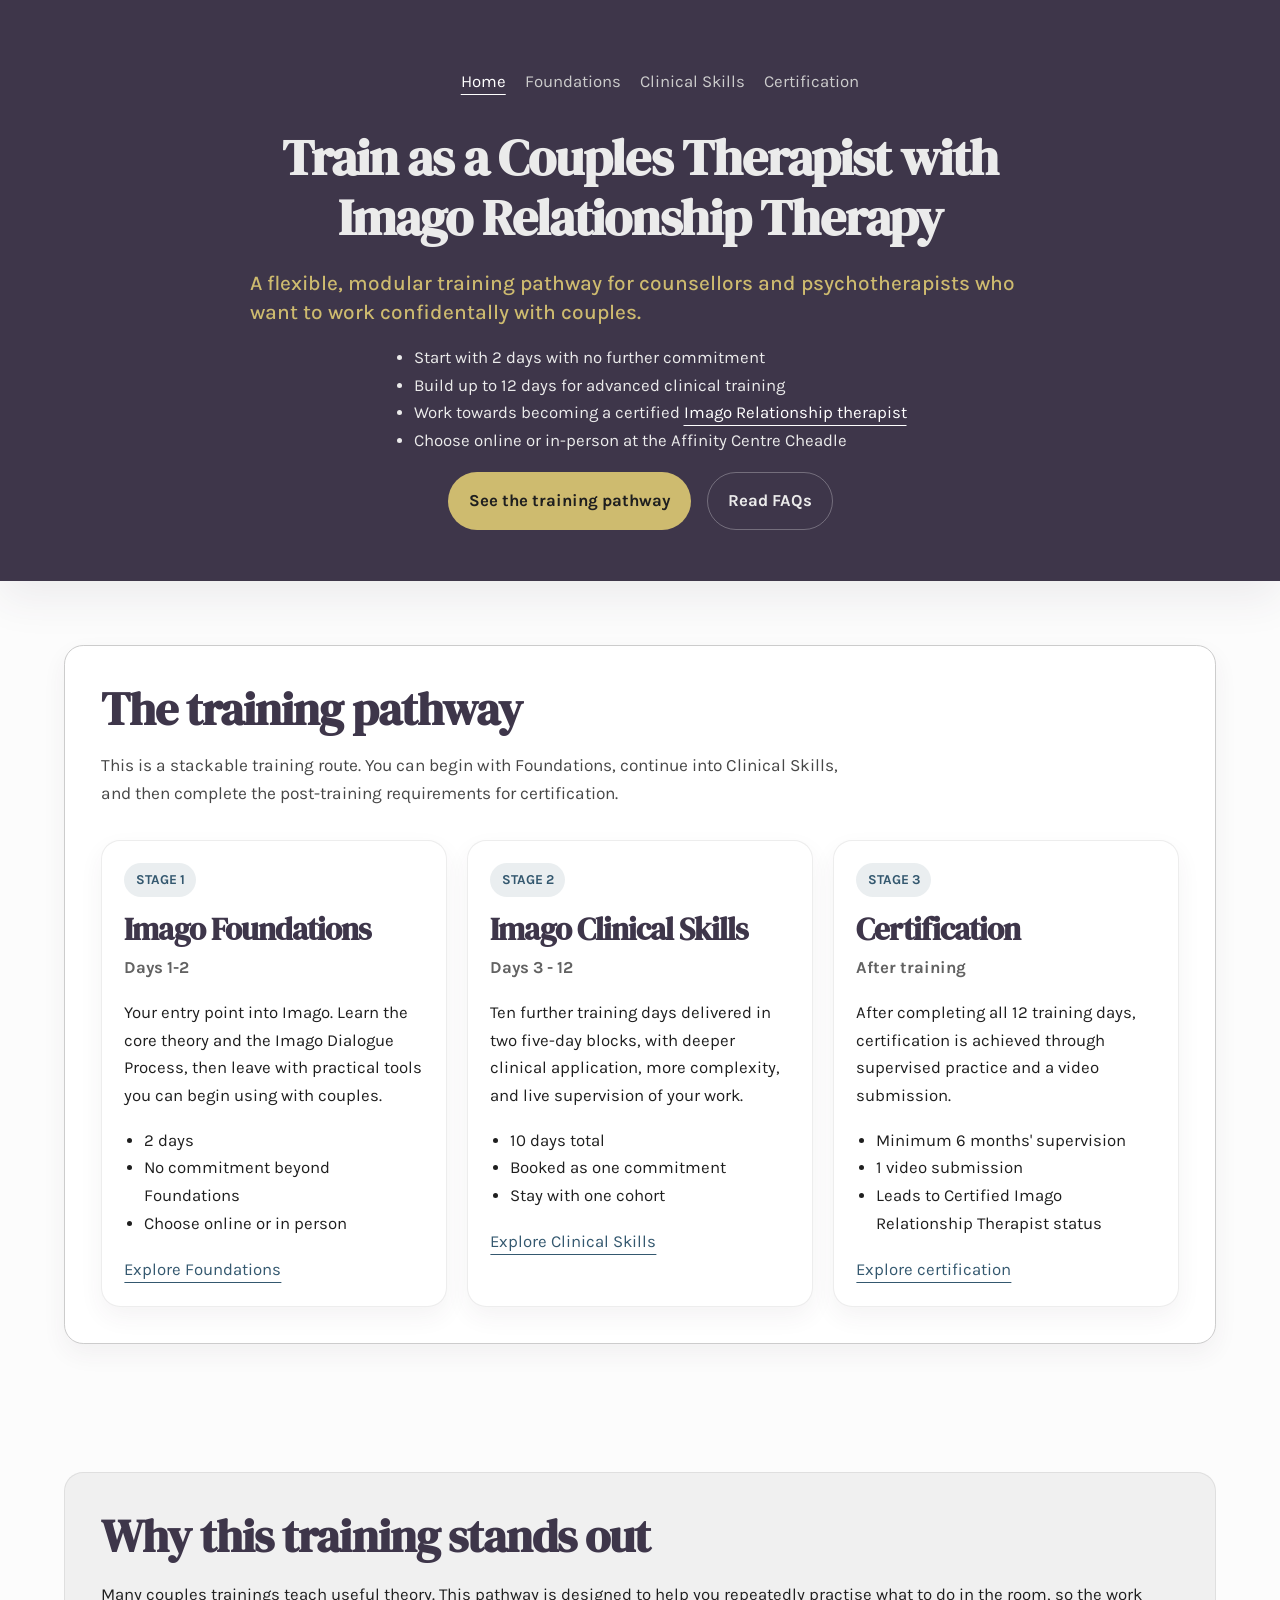
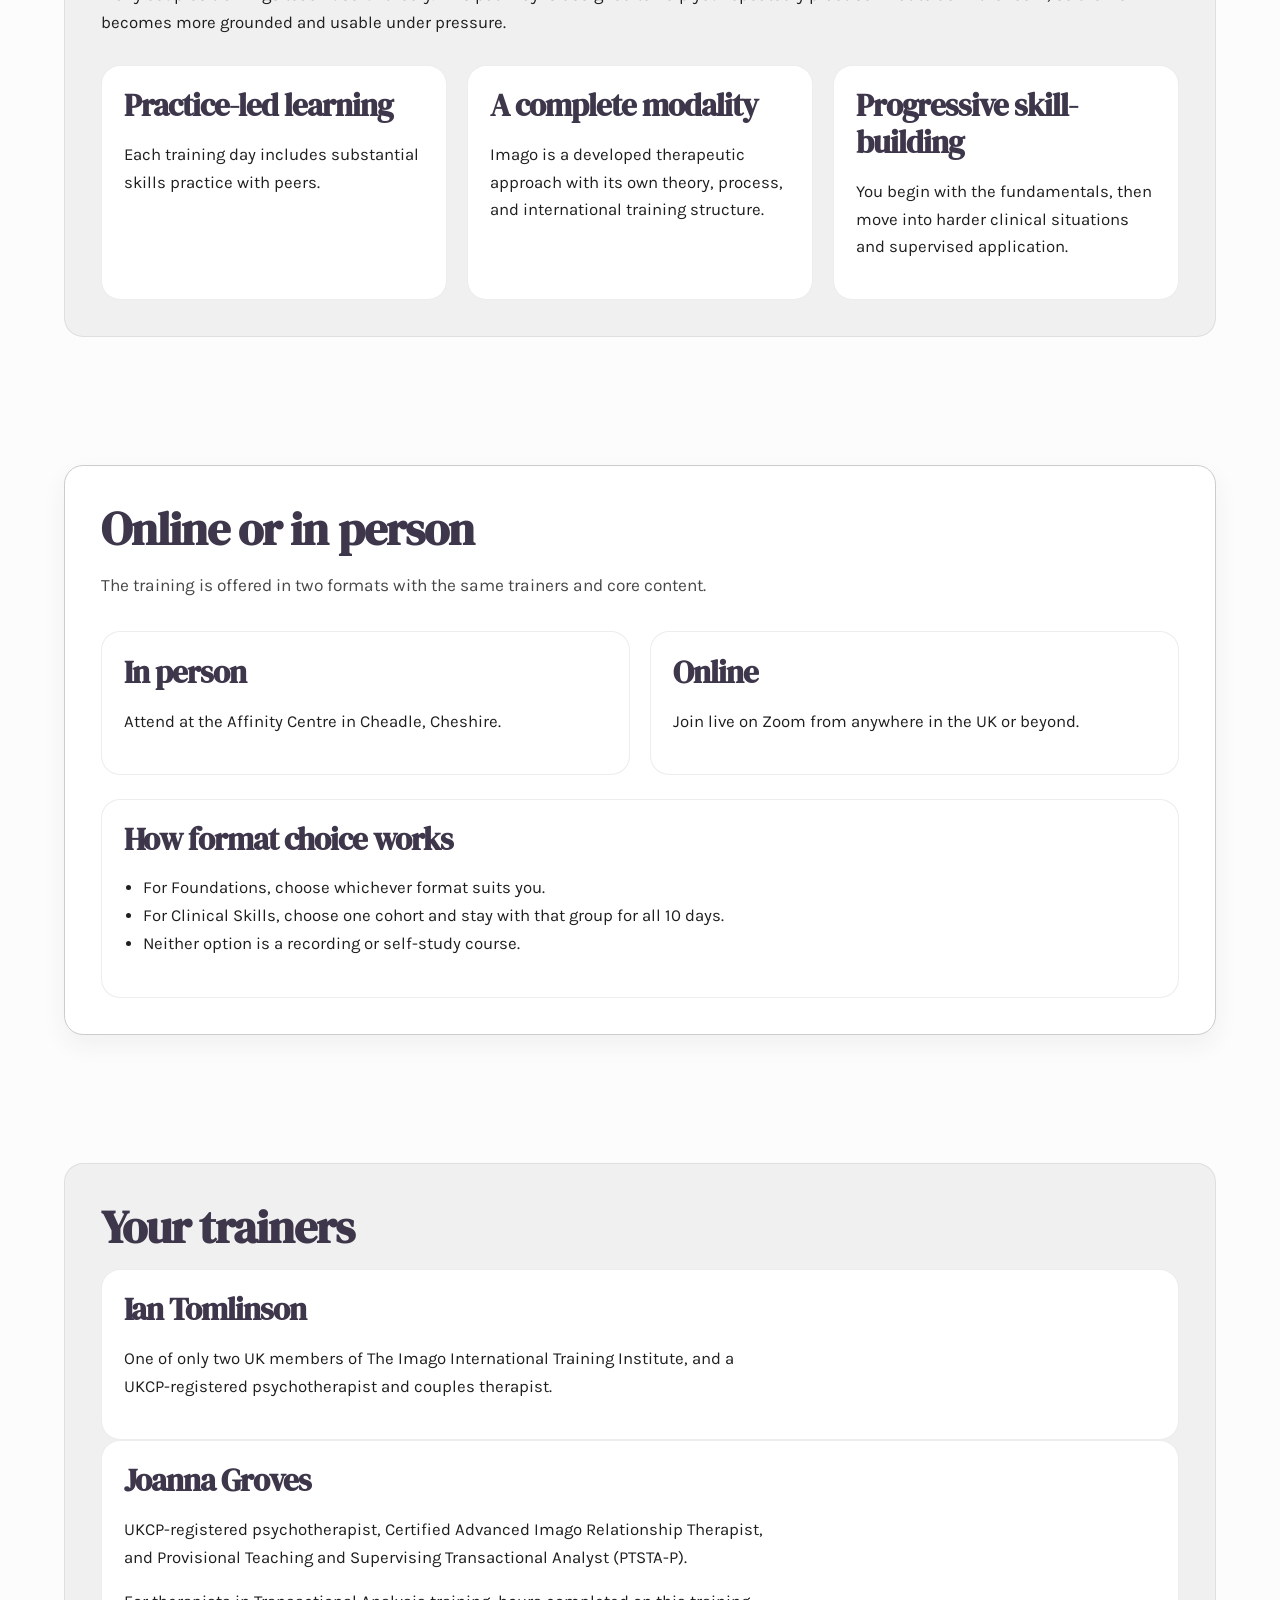
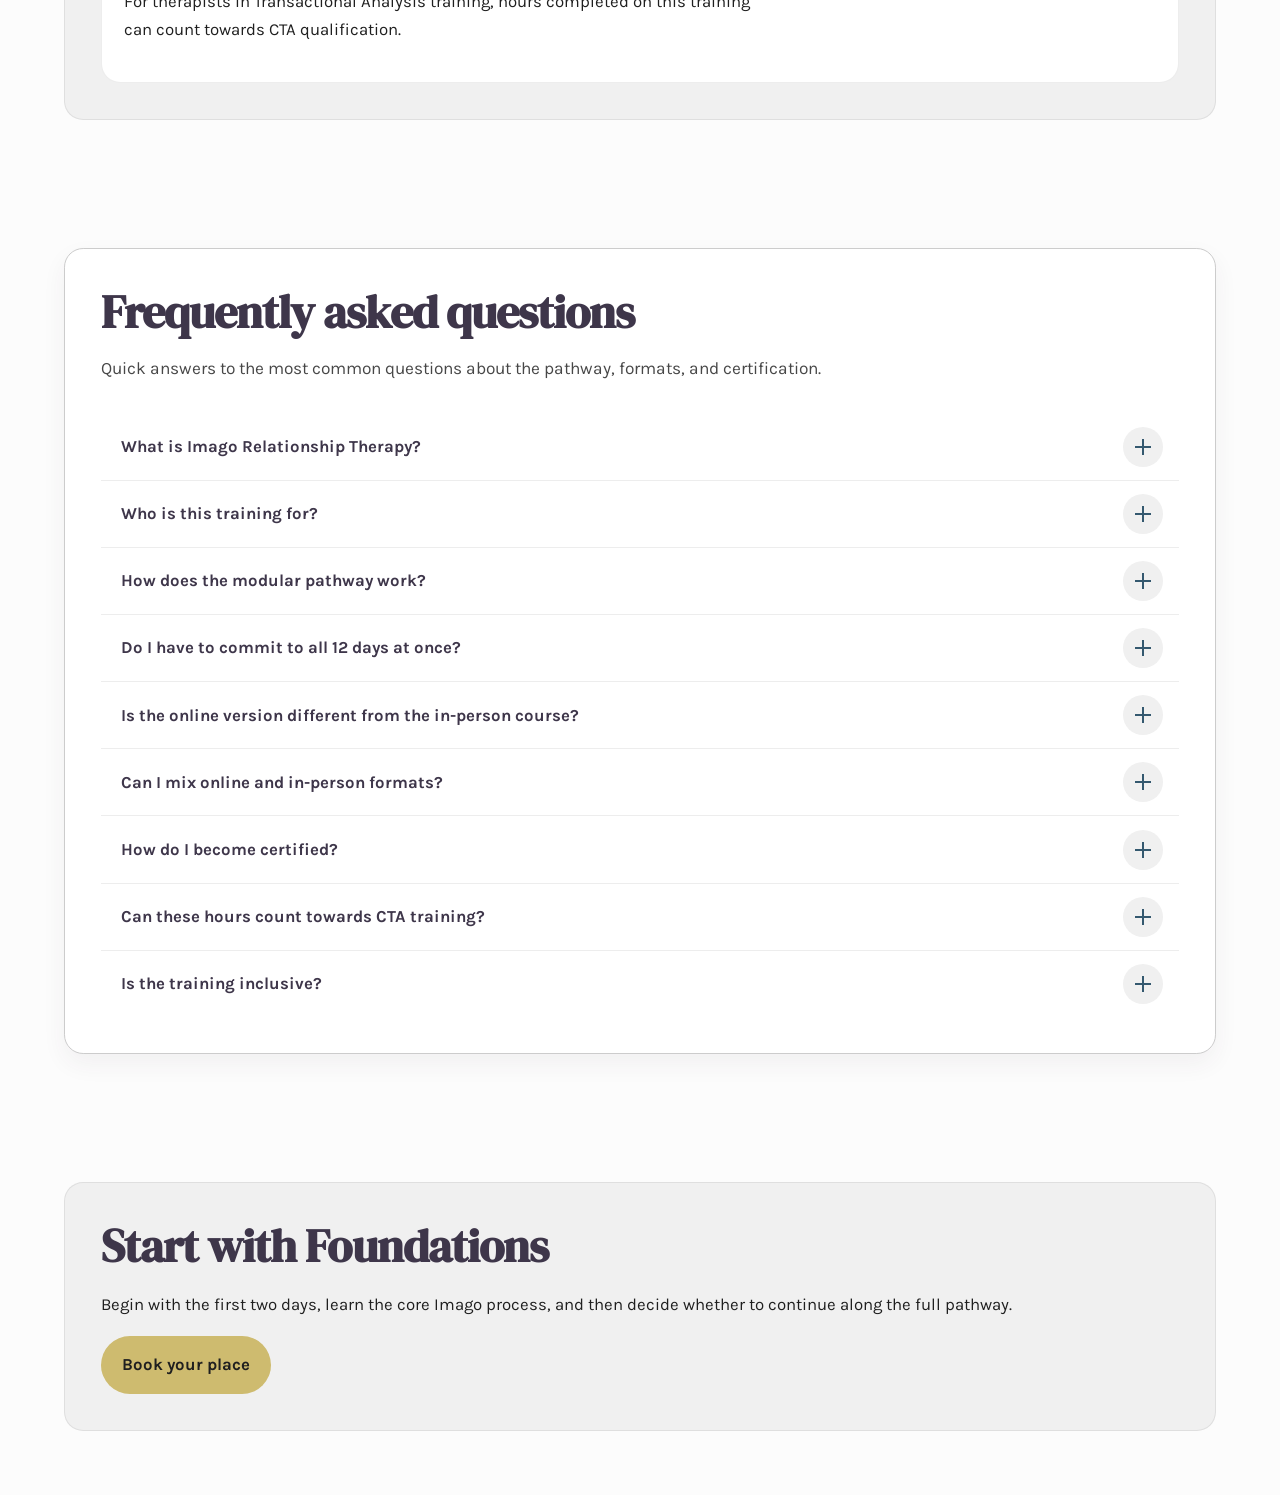
==== commit 870901e3: "further validation" ====
--- a/index.html
+++ b/index.html
@@ -7,15 +7,13 @@
   <title>Train as a Couples Therapist with Imago Relationship Therapy</title>
   <link rel="stylesheet" href="./public/css/style.css">
   <link rel="preconnect" href="https://fonts.googleapis.com">
-  <link rel="preconnect" href="https://fonts.gstatic.com" crossorigin>
-  <link
-    href="https://fonts.googleapis.com/css2?family=DM+Serif+Display:ital@0;1&family=Karla:wght@400;500;600;700&display=swap"
-    rel="stylesheet">
-  <meta name="description"
-    content="A modular 12-day Imago Relationship Therapy training pathway for counsellors and psychotherapists, available online or in person.">
+  <link rel="preconnect" href="https://fonts.gstatic.com">
+  <link href="https://fonts.googleapis.com/css2?family=DM+Serif+Display:ital@0;1&amp;family=Karla:wght@400;500;600;700&amp;display=swap" rel="stylesheet">
+  <meta name="description" content="A modular 12-day Imago Relationship Therapy training pathway for counsellors and psychotherapists, available online or in person.">
 </head>
 
 <body>
+
   <main id="main">
     <section class="hero">
       <nav class="eyebrow" aria-label="Navigation for Imago Relationship Therapy training">
@@ -73,7 +71,7 @@
             <article class="stage-card">
               <p class="stage-label">Stage 2</p>
               <h3>Imago Clinical Skills</h3>
-              <p class="stage-meta">Days 3–12</p>
+              <p class="stage-meta">Days 3 - 12</p>
               <p>
                 Ten further training days delivered in two five-day blocks, with deeper clinical application, more
                 complexity, and live supervision of your work.
